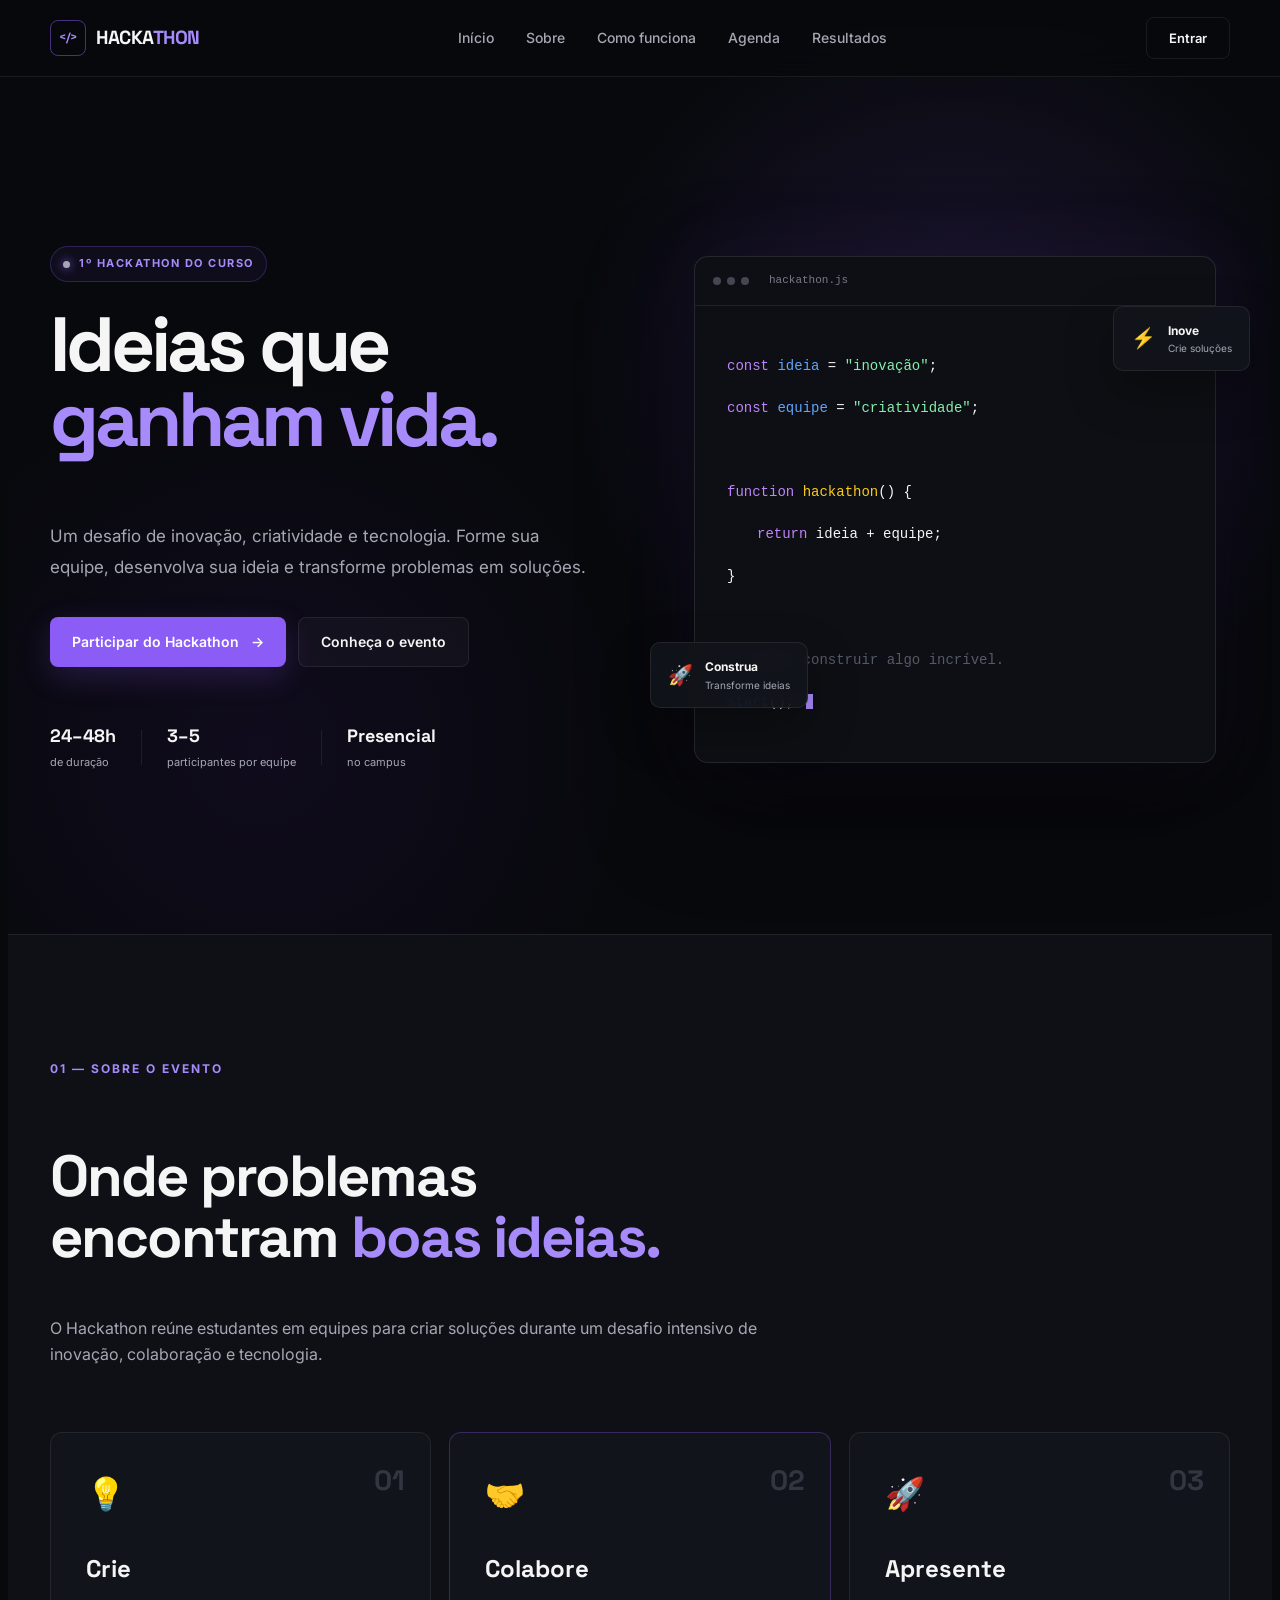
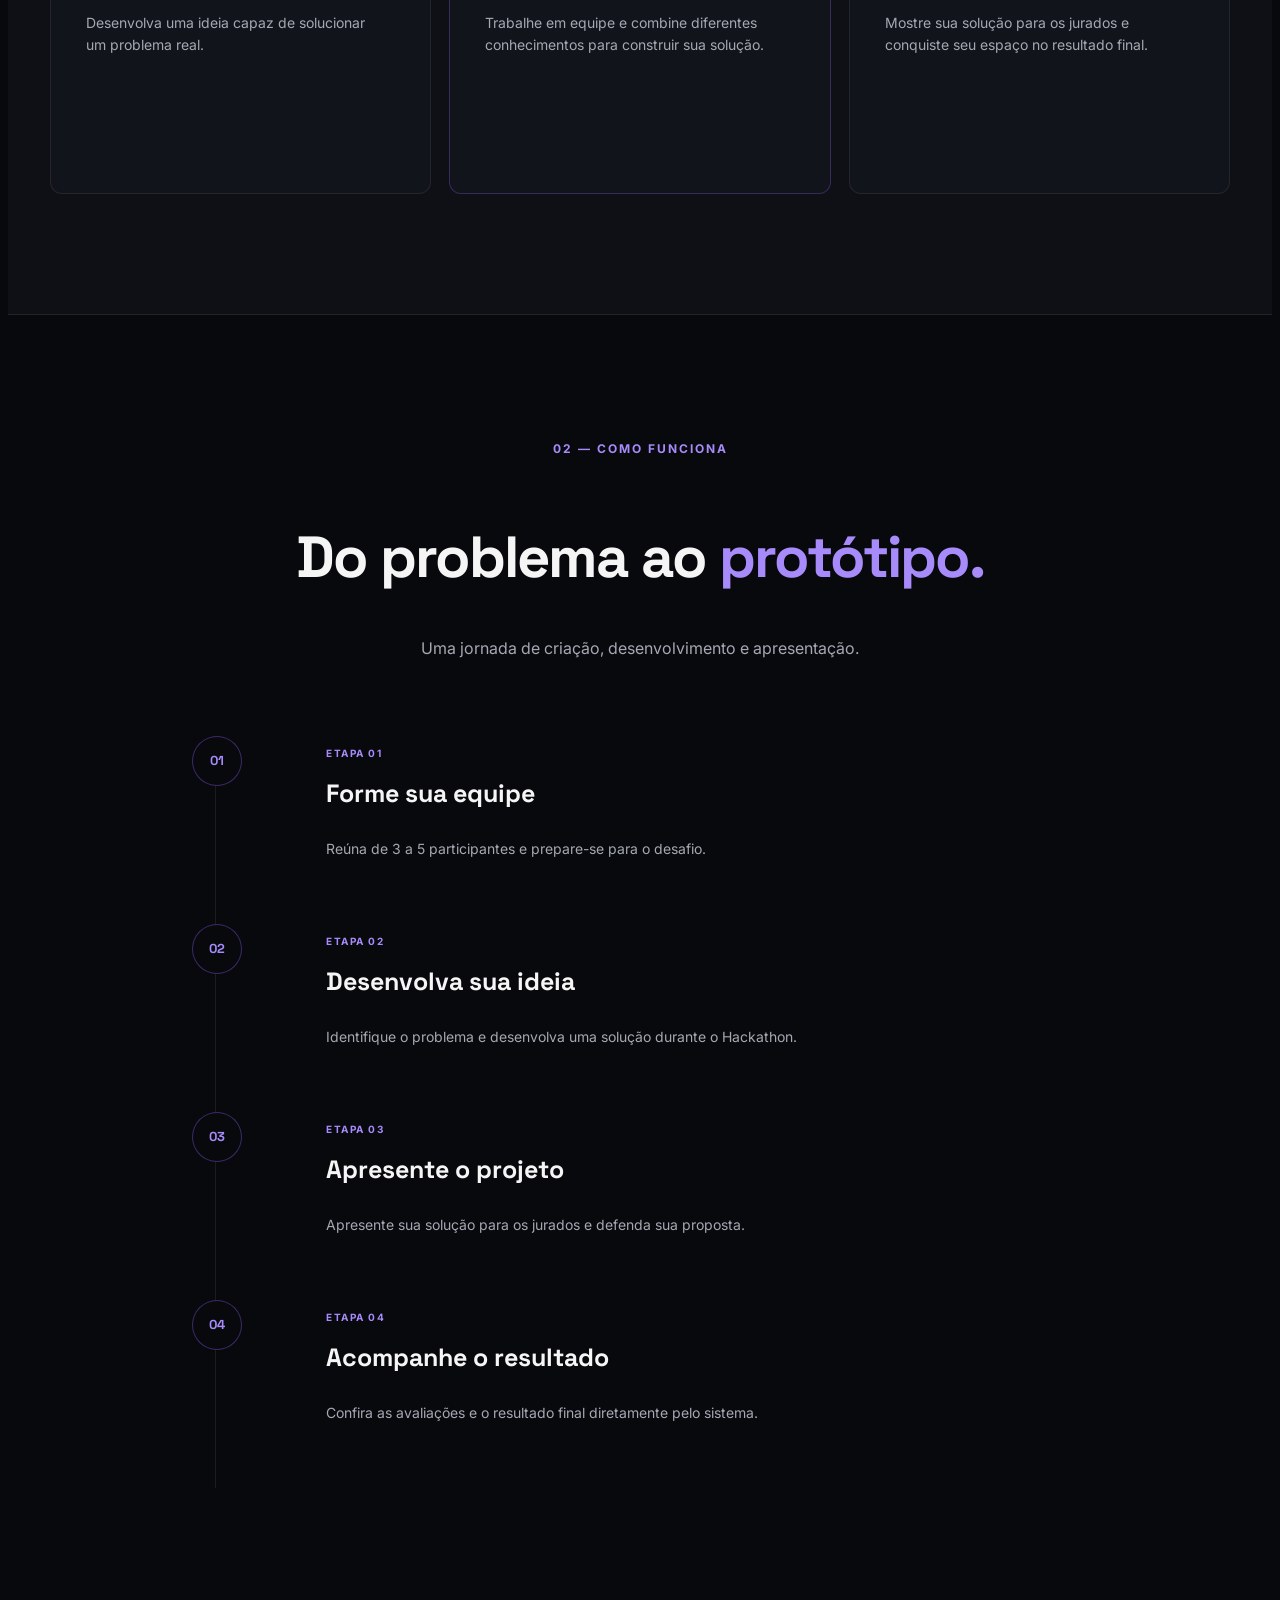
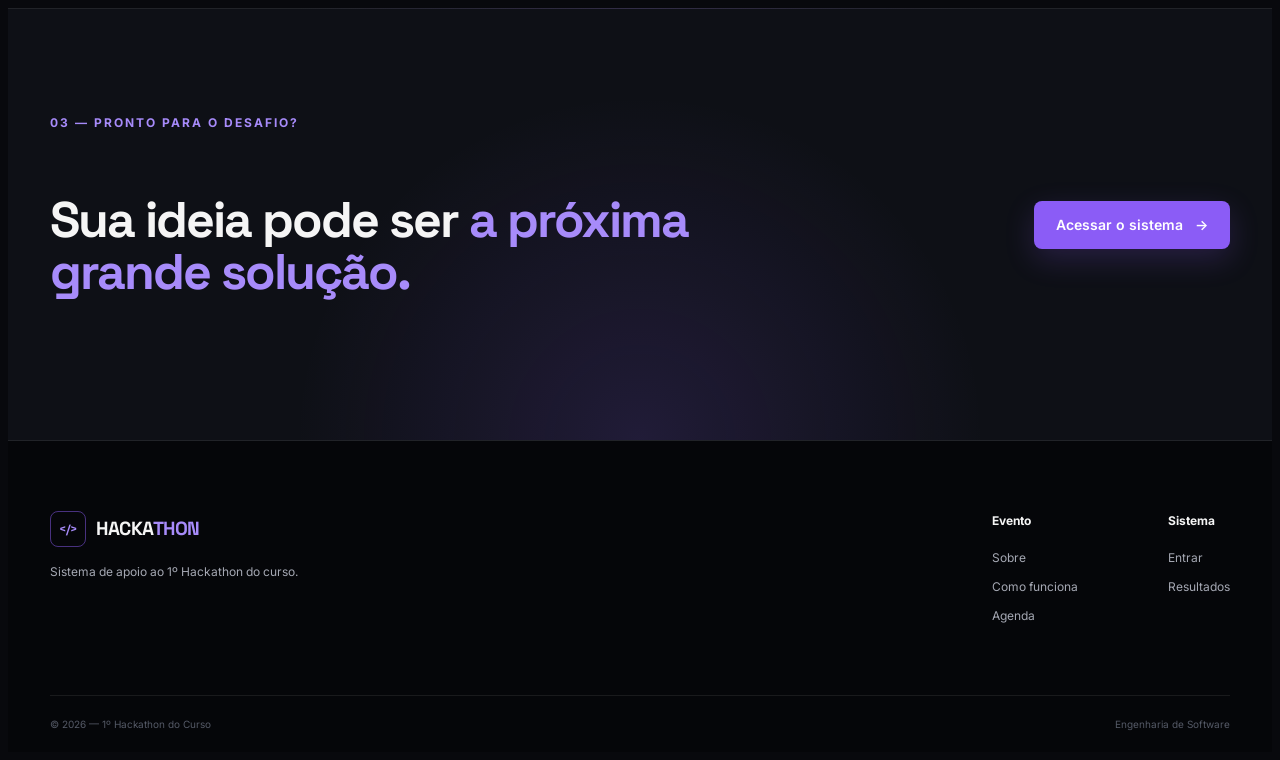
==== index.html @ 50d0535f "Projeto 50% feito? Talvez?" ====
<!doctype html>
<html lang="pt-BR">
  <head>
    <meta charset="UTF-8" />
    <meta name="viewport" content="width=device-width, initial-scale=1.0" />
    <title>1º Hackathon do Curso</title>
    <link rel="stylesheet" href="css/style.css" />
    <link rel="preconnect" href="https://fonts.googleapis.com" />
    <link rel="preconnect" href="https://fonts.gstatic.com" crossorigin />
    <link
      href="https://fonts.googleapis.com/css2?family=Inter:wght@400;500;600;700;800&family=Space+Grotesk:wght@400;500;600;700&display=swap"
      rel="stylesheet"
    />
  </head>
  <body>
    <header class="navbar">
      <div class="container navbar-content">
        <a href="index.html" class="logo">
          <span class="logo-symbol">&lt;/&gt;</span>
          <span>HACKA<span>THON</span></span>
        </a>
        <nav class="nav-links">
          <a href="#inicio">Início</a>
          <a href="#sobre">Sobre</a>
          <a href="#como-funciona">Como funciona</a>
          <a href="agenda.html">Agenda</a>
          <a href="resultados.html">Resultados</a>
        </nav>
        <a href="login.html" class="btn btn-outline"> Entrar </a>
        <button class="menu-toggle" id="menuToggle">☰</button>
      </div>
    </header>
    <main>
      <section class="hero" id="inicio">
        <div class="hero-background"></div>
        <div class="container hero-content">
          <div class="hero-text">
            <div class="event-badge">
              <span class="status-dot"></span>
              1º HACKATHON DO CURSO
            </div>
            <h1>
              Ideias que
              <span>ganham vida.</span>
            </h1>
            <p>
              Um desafio de inovação, criatividade e tecnologia. Forme sua
              equipe, desenvolva sua ideia e transforme problemas em soluções.
            </p>
            <div class="hero-buttons">
              <a href="login.html" class="btn btn-primary">
                Participar do Hackathon
                <span>→</span>
              </a>

              <a href="#sobre" class="btn btn-secondary"> Conheça o evento </a>
            </div>
            <div class="hero-info">
              <div class="info-item">
                <strong>24–48h</strong>
                <span>de duração</span>
              </div>
              <div class="info-divider"></div>
              <div class="info-item">
                <strong>3–5</strong>
                <span>participantes por equipe</span>
              </div>
              <div class="info-divider"></div>
              <div class="info-item">
                <strong>Presencial</strong>
                <span>no campus</span>
              </div>
            </div>
          </div>
          <div class="hero-visual">
            <div class="code-window">
              <div class="window-header">
                <div class="window-dots">
                  <span></span>
                  <span></span>
                  <span></span>
                </div>
                <span>hackathon.js</span>
              </div>
              <div class="code-content">
                <p>
                  <span class="code-purple">const</span>
                  <span class="code-blue">ideia</span>
                  =
                  <span class="code-green">"inovação"</span>;
                </p>
                <p>
                  <span class="code-purple">const</span>
                  <span class="code-blue">equipe</span>
                  =
                  <span class="code-green">"criatividade"</span>;
                </p>
                <br />
                <p>
                  <span class="code-purple">function</span>
                  <span class="code-yellow">hackathon</span>() {
                </p>
                <p class="indent">
                  <span class="code-purple">return</span>
                  ideia + equipe;
                </p>
                <p>}</p>
                <br />
                <p class="code-comment">// Vamos construir algo incrível.</p>
                <p>
                  <span class="code-blue">start</span>();
                  <span class="cursor"></span>
                </p>
              </div>
            </div>
            <div class="floating-card card-one">
              <span class="floating-icon">⚡</span>
              <div>
                <strong>Inove</strong>
                <small>Crie soluções</small>
              </div>
            </div>
            <div class="floating-card card-two">
              <span class="floating-icon">🚀</span>
              <div>
                <strong>Construa</strong>
                <small>Transforme ideias</small>
              </div>
            </div>
          </div>
        </div>
      </section>
      <section class="section about" id="sobre">
        <div class="container">
          <div class="section-heading">
            <span class="section-label">01 — SOBRE O EVENTO</span>
            <h2>
              Onde problemas encontram
              <span>boas ideias.</span>
            </h2>
            <p>
              O Hackathon reúne estudantes em equipes para criar soluções
              durante um desafio intensivo de inovação, colaboração e
              tecnologia.
            </p>
          </div>
          <div class="about-grid">
            <div class="about-card">
              <div class="card-number">01</div>
              <div class="card-icon">💡</div>
              <h3>Crie</h3>
              <p>Desenvolva uma ideia capaz de solucionar um problema real.</p>
            </div>
            <div class="about-card featured">
              <div class="card-number">02</div>
              <div class="card-icon">🤝</div>
              <h3>Colabore</h3>
              <p>
                Trabalhe em equipe e combine diferentes conhecimentos para
                construir sua solução.
              </p>
            </div>
            <div class="about-card">
              <div class="card-number">03</div>
              <div class="card-icon">🚀</div>
              <h3>Apresente</h3>
              <p>
                Mostre sua solução para os jurados e conquiste seu espaço no
                resultado final.
              </p>
            </div>
          </div>
        </div>
      </section>
      <section class="section process" id="como-funciona">
        <div class="container">
          <div class="section-heading centered">
            <span class="section-label">02 — COMO FUNCIONA</span>
            <h2>
              Do problema ao
              <span>protótipo.</span>
            </h2>
            <p>Uma jornada de criação, desenvolvimento e apresentação.</p>
          </div>
          <div class="timeline">
            <div class="timeline-item">
              <div class="timeline-number">01</div>
              <div class="timeline-content">
                <span>ETAPA 01</span>
                <h3>Forme sua equipe</h3>
                <p>Reúna de 3 a 5 participantes e prepare-se para o desafio.</p>
              </div>
            </div>
            <div class="timeline-item">
              <div class="timeline-number">02</div>
              <div class="timeline-content">
                <span>ETAPA 02</span>
                <h3>Desenvolva sua ideia</h3>
                <p>
                  Identifique o problema e desenvolva uma solução durante o
                  Hackathon.
                </p>
              </div>
            </div>
            <div class="timeline-item">
              <div class="timeline-number">03</div>
              <div class="timeline-content">
                <span>ETAPA 03</span>
                <h3>Apresente o projeto</h3>
                <p>
                  Apresente sua solução para os jurados e defenda sua proposta.
                </p>
              </div>
            </div>
            <div class="timeline-item">
              <div class="timeline-number">04</div>
              <div class="timeline-content">
                <span>ETAPA 04</span>
                <h3>Acompanhe o resultado</h3>
                <p>
                  Confira as avaliações e o resultado final diretamente pelo
                  sistema.
                </p>
              </div>
            </div>
          </div>
        </div>
      </section>
      <section class="cta">
        <div class="container cta-content">
          <div>
            <span class="section-label">03 — PRONTO PARA O DESAFIO?</span>
            <h2>
              Sua ideia pode ser
              <span>a próxima grande solução.</span>
            </h2>
          </div>
          <a href="login.html" class="btn btn-primary">
            Acessar o sistema
            <span>→</span>
          </a>
        </div>
      </section>
    </main>
    <footer class="footer">
      <div class="container footer-content">
        <div class="footer-brand">
          <a href="index.html" class="logo">
            <span class="logo-symbol">&lt;/&gt;</span>
            <span>HACKA<span>THON</span></span>
          </a>
          <p>Sistema de apoio ao 1º Hackathon do curso.</p>
        </div>
        <div class="footer-links">
          <div>
            <strong>Evento</strong>
            <a href="#sobre">Sobre</a>
            <a href="#como-funciona">Como funciona</a>
            <a href="agenda.html">Agenda</a>
          </div>
          <div>
            <strong>Sistema</strong>
            <a href="login.html">Entrar</a>
            <a href="resultados.html">Resultados</a>
          </div>
        </div>
      </div>
      <div class="container footer-bottom">
        <span> © 2026 — 1º Hackathon do Curso </span>
        <span> Engenharia de Software </span>
      </div>
    </footer>
    <script src="js/script.js"></script>
  </body>
</html>
---- css/style.css ----
css * {
  margin: 0;
  padding: 0;
  box-sizing: border-box;
}

html {
  scroll-behavior: smooth;
}

body {
  font-family: "Inter", sans-serif;
  background: #08090d;
  color: #f5f5f5;
  line-height: 1.6;
}

a {
  color: inherit;
  text-decoration: none;
}

button {
  font-family: inherit;
}

:root {
  --background: #08090d;
  --background-secondary: #0e1016;
  --background-card: #12141b;

  --text: #f5f5f5;
  --text-secondary: #a5a8b3;

  --accent: #8b5cf6;
  --accent-light: #a78bfa;
  --accent-dark: #6d28d9;

  --border: rgba(255, 255, 255, 0.08);

  --container: 1180px;
}

.container {
  width: min(var(--container), calc(100% - 40px));
  margin: 0 auto;
}

.section {
  padding: 120px 0;
}

.section-label {
  display: inline-block;
  margin-bottom: 20px;

  color: var(--accent-light);

  font-size: 12px;
  font-weight: 700;

  letter-spacing: 2px;
}

.navbar {
  position: fixed;
  top: 0;
  left: 0;

  width: 100%;
  height: 76px;

  z-index: 1000;

  background: rgba(8, 9, 13, 0.8);
  backdrop-filter: blur(16px);

  border-bottom: 1px solid var(--border);
}

.navbar-content {
  height: 100%;

  display: flex;
  align-items: center;
  justify-content: space-between;
}

.logo {
  display: flex;
  align-items: center;
  gap: 10px;

  font-family: "Space Grotesk", sans-serif;

  font-size: 19px;
  font-weight: 700;
  letter-spacing: -0.5px;
}

.logo > span:last-child > span {
  color: var(--accent-light);
}

.logo-symbol {
  display: flex;
  align-items: center;
  justify-content: center;

  width: 34px;
  height: 34px;

  border: 1px solid rgba(139, 92, 246, 0.5);
  border-radius: 8px;

  color: var(--accent-light);

  font-size: 12px;
}

.nav-links {
  display: flex;
  align-items: center;
  gap: 32px;
}

.nav-links a {
  color: var(--text-secondary);

  font-size: 14px;
  font-weight: 500;

  transition: 0.2s;
}

.nav-links a:hover {
  color: var(--text);
}

.btn {
  display: inline-flex;
  align-items: center;
  justify-content: center;
  gap: 12px;

  min-height: 48px;

  padding: 0 22px;

  border-radius: 8px;

  font-size: 14px;
  font-weight: 600;

  transition: 0.25s;
}

.btn-primary {
  background: var(--accent);
  color: white;

  box-shadow: 0 10px 30px rgba(139, 92, 246, 0.2);
}

.btn-primary:hover {
  background: var(--accent-light);
  transform: translateY(-2px);
}

.btn-secondary {
  border: 1px solid var(--border);
  background: rgba(255, 255, 255, 0.03);

  color: var(--text);
}

.btn-secondary:hover {
  background: rgba(255, 255, 255, 0.07);
}

.btn-outline {
  min-height: 40px;

  border: 1px solid var(--border);

  font-size: 13px;
}

.btn-outline:hover {
  border-color: var(--accent);
  color: var(--accent-light);
}

.menu-toggle {
  display: none;

  border: none;
  background: transparent;

  color: white;

  font-size: 24px;

  cursor: pointer;
}

.hero {
  position: relative;

  min-height: 850px;

  display: flex;
  align-items: center;

  overflow: hidden;

  padding-top: 76px;
}

.hero-background {
  position: absolute;
  inset: 0;

  background:
    radial-gradient(
      circle at 75% 40%,
      rgba(139, 92, 246, 0.16),
      transparent 35%
    ),
    radial-gradient(
      circle at 20% 80%,
      rgba(109, 40, 217, 0.08),
      transparent 30%
    );
}

.hero-content {
  position: relative;
  z-index: 2;

  display: grid;
  grid-template-columns: 1fr 1fr;
  gap: 80px;

  align-items: center;
}

.event-badge {
  display: inline-flex;
  align-items: center;
  gap: 9px;

  padding: 8px 12px;

  border: 1px solid rgba(139, 92, 246, 0.25);
  border-radius: 100px;

  background: rgba(139, 92, 246, 0.06);

  color: var(--accent-light);

  font-size: 11px;
  font-weight: 700;

  letter-spacing: 1.5px;
}

.status-dot {
  width: 6px;
  height: 6px;

  border-radius: 50%;

  background: var(--accent-light);

  box-shadow: 0 0 10px var(--accent);
}

.hero h1 {
  max-width: 650px;

  margin-top: 25px;

  font-family: "Space Grotesk", sans-serif;

  font-size: clamp(52px, 6vw, 82px);
  line-height: 0.98;

  letter-spacing: -4px;
}

.hero h1 span {
  display: block;

  color: var(--accent-light);
}

.hero-text > p {
  max-width: 560px;

  margin-top: 28px;

  color: var(--text-secondary);

  font-size: 17px;
  line-height: 1.8;
}

.hero-buttons {
  display: flex;
  gap: 12px;

  margin-top: 35px;
}

.hero-info {
  display: flex;
  align-items: center;

  margin-top: 55px;
}

.info-item {
  display: flex;
  flex-direction: column;

  padding: 0 25px;
}

.info-item:first-child {
  padding-left: 0;
}

.info-item strong {
  font-family: "Space Grotesk", sans-serif;

  font-size: 18px;
}

.info-item span {
  margin-top: 3px;

  color: var(--text-secondary);

  font-size: 11px;
}

.info-divider {
  width: 1px;
  height: 35px;

  background: var(--border);
}

.hero-visual {
  position: relative;

  min-height: 450px;

  display: flex;
  align-items: center;
  justify-content: center;
}

.code-window {
  width: min(520px, 100%);

  overflow: hidden;

  border: 1px solid rgba(255, 255, 255, 0.1);
  border-radius: 14px;

  background: #0d0f14;

  box-shadow:
    0 40px 100px rgba(0, 0, 0, 0.5),
    0 0 80px rgba(139, 92, 246, 0.08);
}

.window-header {
  height: 48px;

  display: flex;
  align-items: center;

  padding: 0 18px;

  border-bottom: 1px solid var(--border);

  color: #777b87;

  font-family: monospace;
  font-size: 11px;
}

.window-dots {
  display: flex;
  gap: 6px;

  margin-right: 20px;
}

.window-dots span {
  width: 8px;
  height: 8px;

  border-radius: 50%;

  background: #444752;
}

.code-content {
  padding: 32px;

  font-family: "Courier New", monospace;

  font-size: 14px;
  line-height: 2;
}

.code-purple {
  color: #c084fc;
}

.code-blue {
  color: #60a5fa;
}

.code-green {
  color: #86efac;
}

.code-yellow {
  color: #facc15;
}

.code-comment {
  color: #555a67;
}

.indent {
  padding-left: 30px;
}

.cursor {
  display: inline-block;

  width: 7px;
  height: 15px;

  margin-left: 3px;

  vertical-align: middle;

  background: var(--accent-light);

  animation: blink 1s infinite;
}

@keyframes blink {
  50% {
    opacity: 0;
  }
}

.floating-card {
  position: absolute;

  display: flex;
  align-items: center;
  gap: 12px;

  padding: 14px 17px;

  border: 1px solid var(--border);
  border-radius: 10px;

  background: rgba(18, 20, 27, 0.9);

  backdrop-filter: blur(10px);

  box-shadow: 0 20px 50px rgba(0, 0, 0, 0.3);
}

.floating-icon {
  font-size: 20px;
}

.floating-card div {
  display: flex;
  flex-direction: column;
}

.floating-card strong {
  font-size: 12px;
}

.floating-card small {
  color: var(--text-secondary);

  font-size: 10px;
}

.card-one {
  top: 50px;
  right: -20px;
}

.card-two {
  bottom: 55px;
  left: -30px;
}

.section-heading {
  max-width: 720px;
}

.section-heading.centered {
  margin: 0 auto;

  text-align: center;
}

.section-heading h2 {
  font-family: "Space Grotesk", sans-serif;

  font-size: clamp(36px, 5vw, 58px);
  line-height: 1.05;

  letter-spacing: -2px;
}

.section-heading h2 span {
  color: var(--accent-light);
}

.section-heading p {
  margin-top: 22px;

  color: var(--text-secondary);

  font-size: 16px;
}

.about {
  background: var(--background-secondary);

  border-top: 1px solid var(--border);
  border-bottom: 1px solid var(--border);
}

.about-grid {
  display: grid;
  grid-template-columns: repeat(3, 1fr);
  gap: 18px;

  margin-top: 65px;
}

.about-card {
  position: relative;

  min-height: 290px;

  padding: 35px;

  border: 1px solid var(--border);
  border-radius: 12px;

  background: var(--background-card);

  overflow: hidden;
}

.about-card.featured {
  border-color: rgba(139, 92, 246, 0.3);
}

.card-number {
  position: absolute;

  top: 25px;
  right: 25px;

  color: #333640;

  font-family: "Space Grotesk", sans-serif;

  font-size: 28px;
  font-weight: 700;
}

.card-icon {
  font-size: 32px;

  margin-bottom: 30px;
}

.about-card h3 {
  font-family: "Space Grotesk", sans-serif;

  font-size: 24px;
}

.about-card p {
  max-width: 280px;

  margin-top: 12px;

  color: var(--text-secondary);

  font-size: 14px;
}

.process {
  background: var(--background);
}

.timeline {
  max-width: 850px;

  margin: 75px auto 0;
}

.timeline-item {
  display: grid;
  grid-template-columns: 80px 1fr;
  gap: 30px;

  padding-bottom: 50px;

  border-left: 1px solid var(--border);
}

.timeline-number {
  width: 48px;
  height: 48px;

  display: flex;
  align-items: center;
  justify-content: center;

  margin-left: -24px;

  border: 1px solid rgba(139, 92, 246, 0.4);
  border-radius: 50%;

  background: var(--background);

  color: var(--accent-light);

  font-family: "Space Grotesk", sans-serif;
  font-size: 13px;
  font-weight: 700;
}

.timeline-content {
  padding-top: 3px;
}

.timeline-content > span {
  color: var(--accent-light);

  font-size: 10px;
  font-weight: 700;

  letter-spacing: 1.5px;
}

.timeline-content h3 {
  margin-top: 8px;

  font-family: "Space Grotesk", sans-serif;

  font-size: 25px;
}

.timeline-content p {
  max-width: 600px;

  margin-top: 8px;

  color: var(--text-secondary);

  font-size: 14px;
}

.cta {
  padding: 100px 0;

  border-top: 1px solid var(--border);
  border-bottom: 1px solid var(--border);

  background:
    radial-gradient(
      circle at 50% 100%,
      rgba(139, 92, 246, 0.15),
      transparent 45%
    ),
    var(--background-secondary);
}

.cta-content {
  display: flex;
  align-items: center;
  justify-content: space-between;

  gap: 40px;
}

.cta h2 {
  max-width: 650px;

  font-family: "Space Grotesk", sans-serif;

  font-size: clamp(32px, 4vw, 50px);
  line-height: 1.05;

  letter-spacing: -2px;
}

.cta h2 span {
  color: var(--accent-light);
}

.footer {
  background: #050609;
}

.footer-content {
  display: flex;
  justify-content: space-between;

  padding: 70px 0;
}

.footer-brand p {
  margin-top: 15px;

  color: var(--text-secondary);

  font-size: 12px;
}

.footer-links {
  display: flex;
  gap: 90px;
}

.footer-links div {
  display: flex;
  flex-direction: column;
  gap: 10px;
}

.footer-links strong {
  margin-bottom: 7px;

  font-size: 12px;
}

.footer-links a {
  color: var(--text-secondary);

  font-size: 12px;

  transition: 0.2s;
}

.footer-links a:hover {
  color: var(--accent-light);
}

.footer-bottom {
  display: flex;
  justify-content: space-between;

  padding: 20px 0;

  border-top: 1px solid var(--border);

  color: #555a67;

  font-size: 10px;
}

@media (max-width: 900px) {
  .nav-links {
    display: none;
  }

  .menu-toggle {
    display: block;
  }

  .navbar .btn-outline {
    display: none;
  }

  .hero {
    padding-top: 120px;
    padding-bottom: 80px;
  }

  .hero-content {
    grid-template-columns: 1fr;
  }

  .hero-visual {
    min-height: 350px;
  }

  .about-grid {
    grid-template-columns: 1fr;
  }

  .cta-content {
    flex-direction: column;
    align-items: flex-start;
  }
}

@media (max-width: 600px) {
  .container {
    width: min(100% - 28px, var(--container));
  }

  .section {
    padding: 80px 0;
  }

  .hero h1 {
    font-size: 50px;
    letter-spacing: -2px;
  }

  .hero-text > p {
    font-size: 15px;
  }

  .hero-buttons {
    flex-direction: column;
  }

  .hero-buttons .btn {
    width: 100%;
  }

  .hero-info {
    flex-wrap: wrap;
    gap: 15px;
  }

  .info-item {
    padding: 0;
  }

  .info-divider {
    display: none;
  }

  .code-content {
    padding: 20px;

    font-size: 11px;
  }

  .floating-card {
    display: none;
  }

  .timeline-item {
    grid-template-columns: 55px 1fr;
    gap: 20px;
  }

  .footer-content {
    flex-direction: column;
    gap: 40px;
  }

  .footer-links {
    gap: 50px;
  }

  .footer-bottom {
    flex-direction: column;
    gap: 8px;
  }
}

/* PÁGINAS INTERNAS */

.page-header {
  padding-top: 170px;
  padding-bottom: 90px;
  border-bottom: 1px solid var(--border);
  background: radial-gradient(
    circle at 70% 20%,
    rgba(139, 92, 246, 0.12),
    transparent 35%
  );
}

.page-header h1 {
  max-width: 800px;
  margin-top: 10px;
  font-family: "Space Grotesk", sans-serif;
  font-size: clamp(52px, 7vw, 78px);
  line-height: 1;
  letter-spacing: -3px;
}

.page-header h1 span {
  color: var(--accent-light);
}

.page-header p {
  max-width: 600px;
  margin-top: 25px;
  color: var(--text-secondary);
  font-size: 16px;
  line-height: 1.8;
}

.agenda-section {
  padding: 80px 0 100px;
}

.day-selector {
  display: flex;
  gap: 10px;
  margin-bottom: 50px;
  padding-bottom: 20px;
  border-bottom: 1px solid var(--border);
  overflow-x: auto;
}

.day-button {
  min-height: 44px;
  padding: 0 20px;
  border: 1px solid var(--border);
  border-radius: 8px;
  background: var(--background-card);
  color: var(--text-secondary);
  font-family: "Inter", sans-serif;
  font-size: 13px;
  font-weight: 600;
  white-space: nowrap;
  cursor: pointer;
  transition: 0.2s;
}

.day-button:hover {
  border-color: rgba(139, 92, 246, 0.5);
  color: var(--text);
}

.day-button.active {
  border-color: var(--accent);
  background: var(--accent);
  color: white;
}

.agenda-list {
  max-width: 900px;
  margin: 0 auto;
}

.agenda-event {
  display: grid;
  grid-template-columns: 130px 1fr;
  gap: 30px;
  padding: 30px 0;
  border-bottom: 1px solid var(--border);
}

.agenda-event:first-child {
  border-top: 1px solid var(--border);
}

.event-time {
  padding-top: 4px;
  color: var(--accent-light);
  font-family: "Space Grotesk", sans-serif;
  font-size: 18px;
  font-weight: 600;
}

.event-content {
  position: relative;
}

.event-day {
  display: inline-block;
  margin-bottom: 8px;
  color: #777b87;
  font-size: 10px;
  font-weight: 700;
  letter-spacing: 1.5px;
  text-transform: uppercase;
}

.event-content h3 {
  font-family: "Space Grotesk", sans-serif;
  font-size: 22px;
}

.event-content p {
  max-width: 650px;
  margin-top: 7px;
  color: var(--text-secondary);
  font-size: 14px;
  line-height: 1.7;
}

.event-tag {
  display: inline-flex;
  margin-top: 14px;
  padding: 5px 9px;
  border: 1px solid var(--border);
  border-radius: 5px;
  color: #8f93a0;
  font-size: 9px;
  font-weight: 600;
  letter-spacing: 0.8px;
  text-transform: uppercase;
}

.agenda-notice {
  padding: 0 0 100px;
}

.notice-card {
  display: flex;
  align-items: flex-start;
  gap: 20px;
  padding: 25px 30px;
  border: 1px solid rgba(139, 92, 246, 0.2);
  border-radius: 10px;
  background: rgba(139, 92, 246, 0.04);
}

.notice-icon {
  display: flex;
  align-items: center;
  justify-content: center;
  flex-shrink: 0;
  width: 32px;
  height: 32px;
  border: 1px solid rgba(139, 92, 246, 0.4);
  border-radius: 50%;
  color: var(--accent-light);
  font-weight: 700;
}

.notice-card h3 {
  font-family: "Space Grotesk", sans-serif;
  font-size: 15px;
}

.notice-card p {
  max-width: 700px;
  margin-top: 5px;
  color: var(--text-secondary);
  font-size: 12px;
  line-height: 1.7;
}

.nav-links a.active {
  color: var(--text);
}

@media (max-width: 600px) {
  .page-header {
    padding-top: 130px;
    padding-bottom: 65px;
  }

  .page-header h1 {
    font-size: 48px;
    letter-spacing: -2px;
  }

  .agenda-event {
    grid-template-columns: 1fr;
    gap: 8px;
    padding: 25px 0;
  }

  .event-time {
    font-size: 15px;
  }

  .notice-card {
    padding: 20px;
  }
}

.results-header {
  padding-bottom: 80px;
}

.results-section {
  padding: 80px 0 100px;
}

.results-status {
  display: inline-flex;
  align-items: center;
  gap: 9px;
  margin-bottom: 45px;
  padding: 8px 12px;
  border: 1px solid rgba(139, 92, 246, 0.25);
  border-radius: 100px;
  background: rgba(139, 92, 246, 0.06);
  color: var(--accent-light);
  font-size: 11px;
  font-weight: 700;
  letter-spacing: 1px;
  text-transform: uppercase;
}

.status-indicator {
  width: 6px;
  height: 6px;
  border-radius: 50%;
  background: #86efac;
  box-shadow: 0 0 10px rgba(134, 239, 172, 0.6);
}

.podium {
  display: grid;
  grid-template-columns:
    1fr
    1.12fr
    1fr;
  align-items: end;
  gap: 18px;
  max-width: 950px;
  margin: 0 auto 110px;
}

.podium-card {
  position: relative;
  padding: 35px 30px;
  border: 1px solid var(--border);
  border-radius: 12px;
  background: var(--background-card);
  text-align: center;
  transition: 0.25s;
}

.podium-card:hover {
  transform: translateY(-5px);
  border-color: rgba(139, 92, 246, 0.35);
}

.podium-card.first {
  min-height: 330px;
  padding-top: 45px;
  border-color: rgba(139, 92, 246, 0.45);
  background:
    radial-gradient(
      circle at 50% 0%,
      rgba(139, 92, 246, 0.13),
      transparent 55%
    ),
    var(--background-card);
}

.podium-card.second {
  min-height: 285px;
}

.podium-card.third {
  min-height: 255px;
}

.podium-position {
  display: flex;
  align-items: center;
  justify-content: center;
  width: 48px;
  height: 48px;
  margin: 0 auto 25px;
  border: 1px solid var(--border);
  border-radius: 50%;
  background: rgba(255, 255, 255, 0.03);
  color: var(--text-secondary);
  font-family: "Space Grotesk", sans-serif;
  font-size: 15px;
  font-weight: 700;
}

.first .podium-position {
  width: 60px;
  height: 60px;
  border-color: rgba(139, 92, 246, 0.5);
  background: rgba(139, 92, 246, 0.12);
  color: var(--accent-light);
  font-size: 18px;
}

.podium-medal {
  font-size: 25px;
  margin-bottom: 12px;
}

.podium-card h3 {
  font-family: "Space Grotesk", sans-serif;
  font-size: 23px;
}

.first h3 {
  font-size: 27px;
}

.podium-team {
  margin-top: 6px;
  color: var(--text-secondary);
  font-size: 12px;
}

.podium-score {
  margin-top: 25px;
  color: var(--accent-light);
  font-family: "Space Grotesk", sans-serif;
  font-size: 38px;
  font-weight: 700;
}

.podium-score small {
  color: var(--text-secondary);
  font-family: "Inter", sans-serif;
  font-size: 10px;
  font-weight: 500;
}

.ranking-header {
  display: flex;
  align-items: flex-end;
  justify-content: space-between;
  gap: 30px;
  margin-bottom: 30px;
}

.ranking-header .section-label {
  margin-bottom: 8px;
}

.ranking-header h2 {
  font-family: "Space Grotesk", sans-serif;
  font-size: 32px;
  letter-spacing: -1px;
}

.ranking-count {
  color: var(--text-secondary);
  font-size: 12px;
}

.ranking-list {
  border-top: 1px solid var(--border);
}

.ranking-item {
  display: grid;
  grid-template-columns:
    70px
    minmax(200px, 1fr)
    180px
    120px;
  align-items: center;
  gap: 25px;
  min-height: 90px;
  padding: 15px 20px;
  border-bottom: 1px solid var(--border);
  transition: 0.2s;
}

.ranking-item:hover {
  background: rgba(255, 255, 255, 0.02);
}

.ranking-position {
  color: #555a67;
  font-family: "Space Grotesk", sans-serif;
  font-size: 20px;
  font-weight: 700;
}

.ranking-project {
  display: flex;
  flex-direction: column;
}

.ranking-project strong {
  font-family: "Space Grotesk", sans-serif;
  font-size: 16px;
}

.ranking-project span {
  margin-top: 3px;
  color: var(--text-secondary);
  font-size: 11px;
}

.ranking-category {
  color: var(--text-secondary);
  font-size: 11px;
}

.ranking-score {
  color: var(--accent-light);
  font-family: "Space Grotesk", sans-serif;
  font-size: 20px;
  font-weight: 700;
  text-align: right;
}

.ranking-score small {
  color: var(--text-secondary);
  font-family: "Inter", sans-serif;
  font-size: 9px;
  font-weight: 400;
}

.results-notice {
  padding-bottom: 100px;
}

@media (max-width: 800px) {
  .podium {
    grid-template-columns: 1fr;
    max-width: 500px;
    align-items: stretch;
  }
  .podium-card.first,
  .podium-card.second,
  .podium-card.third {
    min-height: auto;
  }

  .ranking-item {
    grid-template-columns:
      50px
      1fr
      90px;
  }

  .ranking-category {
    display: none;
  }
}

@media (max-width: 600px) {
  .results-section {
    padding-top: 60px;
  }

  .ranking-header {
    align-items: flex-start;
    flex-direction: column;
    gap: 10px;
  }

  .ranking-item {
    grid-template-columns:
      40px
      1fr
      70px;
    gap: 12px;
    padding: 15px 10px;
  }

  .ranking-score {
    font-size: 16px;
  }
}

.login-page {
  min-height: 100vh;
  background:
    radial-gradient(
      circle at 15% 45%,
      rgba(139, 92, 246, 0.08),
      transparent 30%
    ),
    radial-gradient(
      circle at 85% 60%,
      rgba(139, 92, 246, 0.06),
      transparent 30%
    ),
    var(--background);
}

.login-page .navbar {
  position: relative;
}

.back-home {
  color: var(--text-secondary);
  font-size: 12px;
  transition: 0.2s;
}

.back-home:hover {
  color: var(--text);
}

.login-main {
  min-height: calc(100vh - 140px);
  display: flex;
  align-items: center;
  padding: 80px 0;
}

.login-container {
  width: min(1050px, calc(100% - 40px));
  margin: 0 auto;
  display: grid;
  grid-template-columns: 1fr 450px;
  gap: 100px;
  align-items: center;
}

.login-intro h1 {
  max-width: 500px;
  margin-top: 15px;
  font-family: "Space Grotesk", sans-serif;
  font-size: clamp(48px, 5vw, 70px);
  line-height: 0.98;
  letter-spacing: -3px;
}

.login-intro h1 span {
  color: var(--accent-light);
}

.login-intro > p {
  max-width: 480px;
  margin-top: 25px;
  color: var(--text-secondary);
  font-size: 15px;
  line-height: 1.8;
}

.login-features {
  display: flex;
  flex-direction: column;
  gap: 25px;
  margin-top: 55px;
}

.login-feature {
  display: flex;
  align-items: flex-start;
  gap: 18px;
}

.feature-number {
  color: var(--accent-light);
  font-family: "Space Grotesk", sans-serif;
  font-size: 11px;
  font-weight: 700;
  letter-spacing: 1px;
}

.login-feature strong {
  font-family: "Space Grotesk", sans-serif;
  font-size: 14px;
}

.login-feature p {
  margin-top: 3px;
  color: var(--text-secondary);
  font-size: 11px;
  line-height: 1.6;
}

.login-card {
  padding: 38px;
  border: 1px solid var(--border);
  border-radius: 14px;
  background:
    linear-gradient(
      145deg,
      rgba(255, 255, 255, 0.025),
      rgba(255, 255, 255, 0.01)
    ),
    var(--background-card);
  box-shadow: 0 30px 80px rgba(0, 0, 0, 0.25);
}

.login-card-header {
  display: flex;
  align-items: center;
  gap: 15px;
  margin-bottom: 35px;
}

.login-icon {
  display: flex;
  align-items: center;
  justify-content: center;
  width: 45px;
  height: 45px;
  border: 1px solid rgba(139, 92, 246, 0.35);
  border-radius: 9px;
  background: rgba(139, 92, 246, 0.08);
  color: var(--accent-light);
  font-family: monospace;
  font-size: 13px;
}

.login-card h2 {
  font-family: "Space Grotesk", sans-serif;
  font-size: 24px;
}

.login-card-header p {
  margin-top: 3px;
  color: var(--text-secondary);
  font-size: 11px;
}

.form-group {
  margin-bottom: 22px;
}

.form-group label {
  display: block;
  margin-bottom: 8px;
  color: var(--text);
  font-size: 11px;
  font-weight: 600;
}

.form-group input {
  width: 100%;
  height: 48px;
  padding: 0 14px;
  border: 1px solid var(--border);
  border-radius: 7px;
  outline: none;
  background: rgba(0, 0, 0, 0.2);
  color: var(--text);
  font-family: "Inter", sans-serif;
  font-size: 13px;
  transition: 0.2s;
}

.form-group input::placeholder {
  color: #555a67;
}

.form-group input:focus {
  border-color: var(--accent);
  box-shadow: 0 0 0 3px rgba(139, 92, 246, 0.08);
}

.password-label {
  display: flex;
  align-items: center;
  justify-content: space-between;
}

.password-label label {
  margin-bottom: 8px;
}

.password-label a {
  margin-bottom: 8px;
  color: var(--accent-light);
  font-size: 10px;
}

.password-input {
  position: relative;
}

.password-toggle {
  position: absolute;
  top: 50%;
  right: 12px;
  transform: translateY(-50%);
  border: none;
  background: transparent;
  color: var(--text-secondary);
  font-size: 10px;
  cursor: pointer;
}

.password-toggle:hover {
  color: var(--text);
}

.login-button {
  width: 100%;
  justify-content: center;
  gap: 10px;
  margin-top: 5px;
}

.login-message {
  display: none;
  margin-bottom: 15px;
  padding: 10px 12px;
  border: 1px solid rgba(239, 68, 68, 0.25);
  border-radius: 6px;
  background: rgba(239, 68, 68, 0.05);
  color: #fca5a5;
  font-size: 11px;
}

.login-message.show {
  display: block;
}

.login-divider {
  display: flex;
  align-items: center;
  gap: 15px;
  margin: 28px 0;
  color: #555a67;
  font-size: 10px;
}

.login-divider::before,
.login-divider::after {
  content: "";
  flex: 1;
  height: 1px;
  background: var(--border);
}

.login-register {
  text-align: center;
}

.login-register p {
  color: var(--text-secondary);
  font-size: 11px;
}

.login-register a {
  display: inline-block;
  margin-top: 7px;
  color: var(--accent-light);
  font-size: 11px;
  font-weight: 600;
}

.login-footer {
  padding: 25px;
  border-top: 1px solid var(--border);
  color: #555a67;
  font-size: 10px;
  text-align: center;
}

@media (max-width: 900px) {
  .login-container {
    grid-template-columns: 1fr;
    max-width: 500px;
    gap: 50px;
  }

  .login-intro {
    text-align: center;
  }

  .login-intro h1 {
    margin-left: auto;
    margin-right: auto;
  }

  .login-intro > p {
    margin-left: auto;
    margin-right: auto;
  }

  .login-features {
    display: none;
  }
}

@media (max-width: 600px) {
  .login-main {
    padding: 50px 0;
  }

  .login-container {
    width: calc(100% - 30px);
  }

  .login-card {
    padding: 25px 20px;
  }

  .login-intro h1 {
    font-size: 45px;
    letter-spacing: -2px;
  }

  .back-home {
    display: none;
  }
}

/*DASHBOARD*/

.dashboard-page {
  min-height: 100vh;
  background:
    radial-gradient(
      circle at 80% 10%,
      rgba(139, 92, 246, 0.06),
      transparent 30%
    ),
    var(--background);
}

.dashboard-user {
  display: flex;
  align-items: center;
  gap: 20px;
  color: var(--text-secondary);
  font-size: 11px;
}

.logout-button {
  padding: 7px 12px;
  border: 1px solid var(--border);
  border-radius: 6px;
  background: transparent;
  color: var(--text-secondary);
  font-family: inherit;
  font-size: 10px;
  cursor: pointer;
  transition: 0.2s;
}

.logout-button:hover {
  border-color: var(--accent);
  color: var(--text);
}

.dashboard-main {
  padding: 70px 0 100px;
}

.dashboard-container {
  width: min(1050px, calc(100% - 40px));
  margin: 0 auto;
}

.dashboard-header {
  margin-bottom: 70px;
}

.dashboard-header h1 {
  margin-top: 12px;
  font-family: "Space Grotesk", sans-serif;
  font-size: clamp(42px, 5vw, 62px);
  line-height: 1;
  letter-spacing: -2px;
}

.dashboard-header h1 span {
  color: var(--accent-light);
}

.dashboard-header p {
  margin-top: 18px;
  color: var(--text-secondary);
  font-size: 13px;
}

.dashboard-section {
  margin-bottom: 60px;
}

.dashboard-section-header {
  display: flex;
  align-items: flex-end;
  justify-content: space-between;
  margin-bottom: 20px;
}

.dashboard-section-header h2 {
  margin-top: 7px;
  font-family: "Space Grotesk", sans-serif;
  font-size: 25px;
}

.dashboard-small-button {
  padding: 9px 14px;
  font-size: 10px;
}

.team-card {
  display: grid;
  grid-template-columns: 1fr 1fr;
  gap: 50px;
  padding: 30px;
  border: 1px solid var(--border);
  border-radius: 10px;
  background: var(--background-card);
}

.card-label {
  display: block;
  margin-bottom: 10px;
  color: var(--text-secondary);
  font-size: 9px;
  font-weight: 700;
  letter-spacing: 1px;
}

.team-info h3 {
  margin-bottom: 15px;
  font-family: "Space Grotesk", sans-serif;
  font-size: 23px;
}

.team-status {
  display: inline-block;
  padding: 5px 9px;
  border: 1px solid rgba(139, 92, 246, 0.3);
  border-radius: 4px;
  background: rgba(139, 92, 246, 0.08);
  color: var(--accent-light);
  font-size: 8px;
  font-weight: 700;
  letter-spacing: 1px;
}

.member-list {
  display: flex;
  flex-direction: column;
  border-top: 1px solid var(--border);
}

.member {
  display: flex;
  align-items: center;
  gap: 12px;
  padding: 10px 0;
  border-bottom: 1px solid var(--border);
  color: var(--text);
  font-size: 11px;
}

.member-number {
  color: var(--accent-light);
  font-family: "Space Grotesk", sans-serif;
  font-size: 9px;
  font-weight: 700;
}

.project-card {
  position: relative;
  padding: 35px;
  overflow: hidden;
  border: 1px solid var(--border);
  border-radius: 10px;
  background: var(--background-card);
}

.project-status {
  display: flex;
  align-items: center;
  gap: 8px;
  color: var(--text-secondary);
  font-size: 9px;
  font-weight: 700;
  letter-spacing: 1px;
}

.status-dot {
  width: 7px;
  height: 7px;
  border-radius: 50%;
  background: var(--text-secondary);
}

.project-content {
  max-width: 650px;
  margin-top: 30px;
}

.project-content h3 {
  font-family: "Space Grotesk", sans-serif;
  font-size: 25px;
}

.project-content p {
  margin-top: 10px;
  color: var(--text-secondary);
  font-size: 12px;
  line-height: 1.7;
}

.project-button {
  margin-top: 25px;
  display: inline-flex;
  gap: 10px;
}

.event-info {
  display: grid;
  grid-template-columns: 1fr 1fr;
  gap: 1px;
  border: 1px solid var(--border);
  border-radius: 10px;
  overflow: hidden;
  background: var(--border);
}

.event-info > div {
  padding: 25px;
  background: var(--background-card);
}

.event-info strong {
  display: block;
  font-family: "Space Grotesk", sans-serif;
  font-size: 15px;
}

.dashboard-link {
  color: var(--accent-light);
  font-size: 10px;
}

@media (max-width: 700px) {
  .dashboard-main {
    padding-top: 50px;
  }

  .dashboard-container {
    width: calc(100% - 30px);
  }

  .dashboard-header {
    margin-bottom: 50px;
  }

  .dashboard-user span {
    display: none;
  }

  .team-card {
    grid-template-columns: 1fr;
    gap: 35px;
    padding: 22px;
  }

  .project-card {
    padding: 25px;
  }

  .event-info {
    grid-template-columns: 1fr;
  }

  .dashboard-section-header {
    align-items: flex-start;
    gap: 15px;
  }
}

/*SUBMISSÃO DE PROJETO*/

#descricao {
  width: 100%;
  min-height: 130px;
  padding: 14px;
  border: 1px solid var(--border);
  border-radius: 7px;
  outline: none;
  background: rgba(0, 0, 0, 0.2);
  color: var(--text);
  font-family: "Inter", sans-serif;
  font-size: 13px;
  line-height: 1.6;
  resize: vertical;
  transition: 0.2s;
}

#descricao::placeholder {
  color: #555a67;
}

#descricao:focus {
  border-color: var(--accent);
  box-shadow: 0 0 0 3px rgba(139, 92, 246, 0.08);
}

#categoria {
  width: 100%;
  height: 48px;
  padding: 0 14px;
  border: 1px solid var(--border);
  border-radius: 7px;
  outline: none;
  background: var(--background-card);
  color: var(--text);
  font-family: "Inter", sans-serif;
  font-size: 13px;
  cursor: pointer;
  transition: 0.2s;
}

#categoria:focus {
  border-color: var(--accent);
  box-shadow: 0 0 0 3px rgba(139, 92, 246, 0.08);
}

#comentario {
  width: 100%;
  min-height: 130px;
  padding: 14px;
  border: 1px solid var(--border);
  border-radius: 7px;
  outline: none;
  background: rgba(0, 0, 0, 0.2);
  color: var(--text);
  font-family: "Inter", sans-serif;
  font-size: 13px;
  line-height: 1.6;
  resize: vertical;
  transition: 0.2s;
}

#comentario::placeholder {
  color: #555a67;
}

#comentario:focus {
  border-color: var(--accent);
  box-shadow: 0 0 0 3px rgba(139, 92, 246, 0.08);
}

/* PAINEL DO JURADO */

.jury-project-list {
  display: flex;
  flex-direction: column;
  gap: 12px;
}

.jury-project-card {
  display: grid;
  grid-template-columns: 55px 1fr auto;
  align-items: center;
  gap: 25px;
  padding: 28px;
  border: 1px solid var(--border);
  border-radius: 10px;
  background: var(--background-card);
  transition: 0.2s;
}

.jury-project-card:hover {
  border-color: rgba(139, 92, 246, 0.4);
}

.jury-project-number {
  color: var(--accent-light);
  font-family: "Space Grotesk", sans-serif;
  font-size: 13px;
  font-weight: 700;
}

.jury-project-info h3 {
  margin-bottom: 8px;
  font-family: "Space Grotesk", sans-serif;
  font-size: 18px;
}

.jury-project-info p {
  max-width: 600px;
  color: var(--text-secondary);
  font-size: 11px;
  line-height: 1.6;
}

.evaluate-button {
  white-space: nowrap;
  padding: 10px 16px;
  font-size: 10px;
}

/* AVALIAÇÃO */

.jury-evaluation {
  scroll-margin-top: 30px;
}

.evaluation-card {
  padding: 30px;
  border: 1px solid var(--border);
  border-radius: 10px;
  background: var(--background-card);
}

.evaluation-project {
  margin-bottom: 30px;
  padding-bottom: 20px;
  border-bottom: 1px solid var(--border);
}

.evaluation-project h3 {
  font-family: "Space Grotesk", sans-serif;
  font-size: 22px;
}

#comentario {
  width: 100%;
  min-height: 130px;
  padding: 14px;
  border: 1px solid var(--border);
  border-radius: 7px;
  outline: none;
  background: rgba(0, 0, 0, 0.2);
  color: var(--text);
  font-family: "Inter", sans-serif;
  font-size: 13px;
  line-height: 1.6;
  resize: vertical;
  transition: 0.2s;
}

#comentario::placeholder {
  color: #555a67;
}

#comentario:focus {
  border-color: var(--accent);
  box-shadow: 0 0 0 3px rgba(139, 92, 246, 0.08);
}

/* RESPONSIVIDADE */

@media (max-width: 700px) {
  .jury-project-card {
    grid-template-columns: 35px 1fr;
    gap: 15px;
  }

  .jury-project-action {
    grid-column: 2;
  }

  .evaluate-button {
    width: 100%;
  }

  .evaluation-card {
    padding: 22px;
  }
}
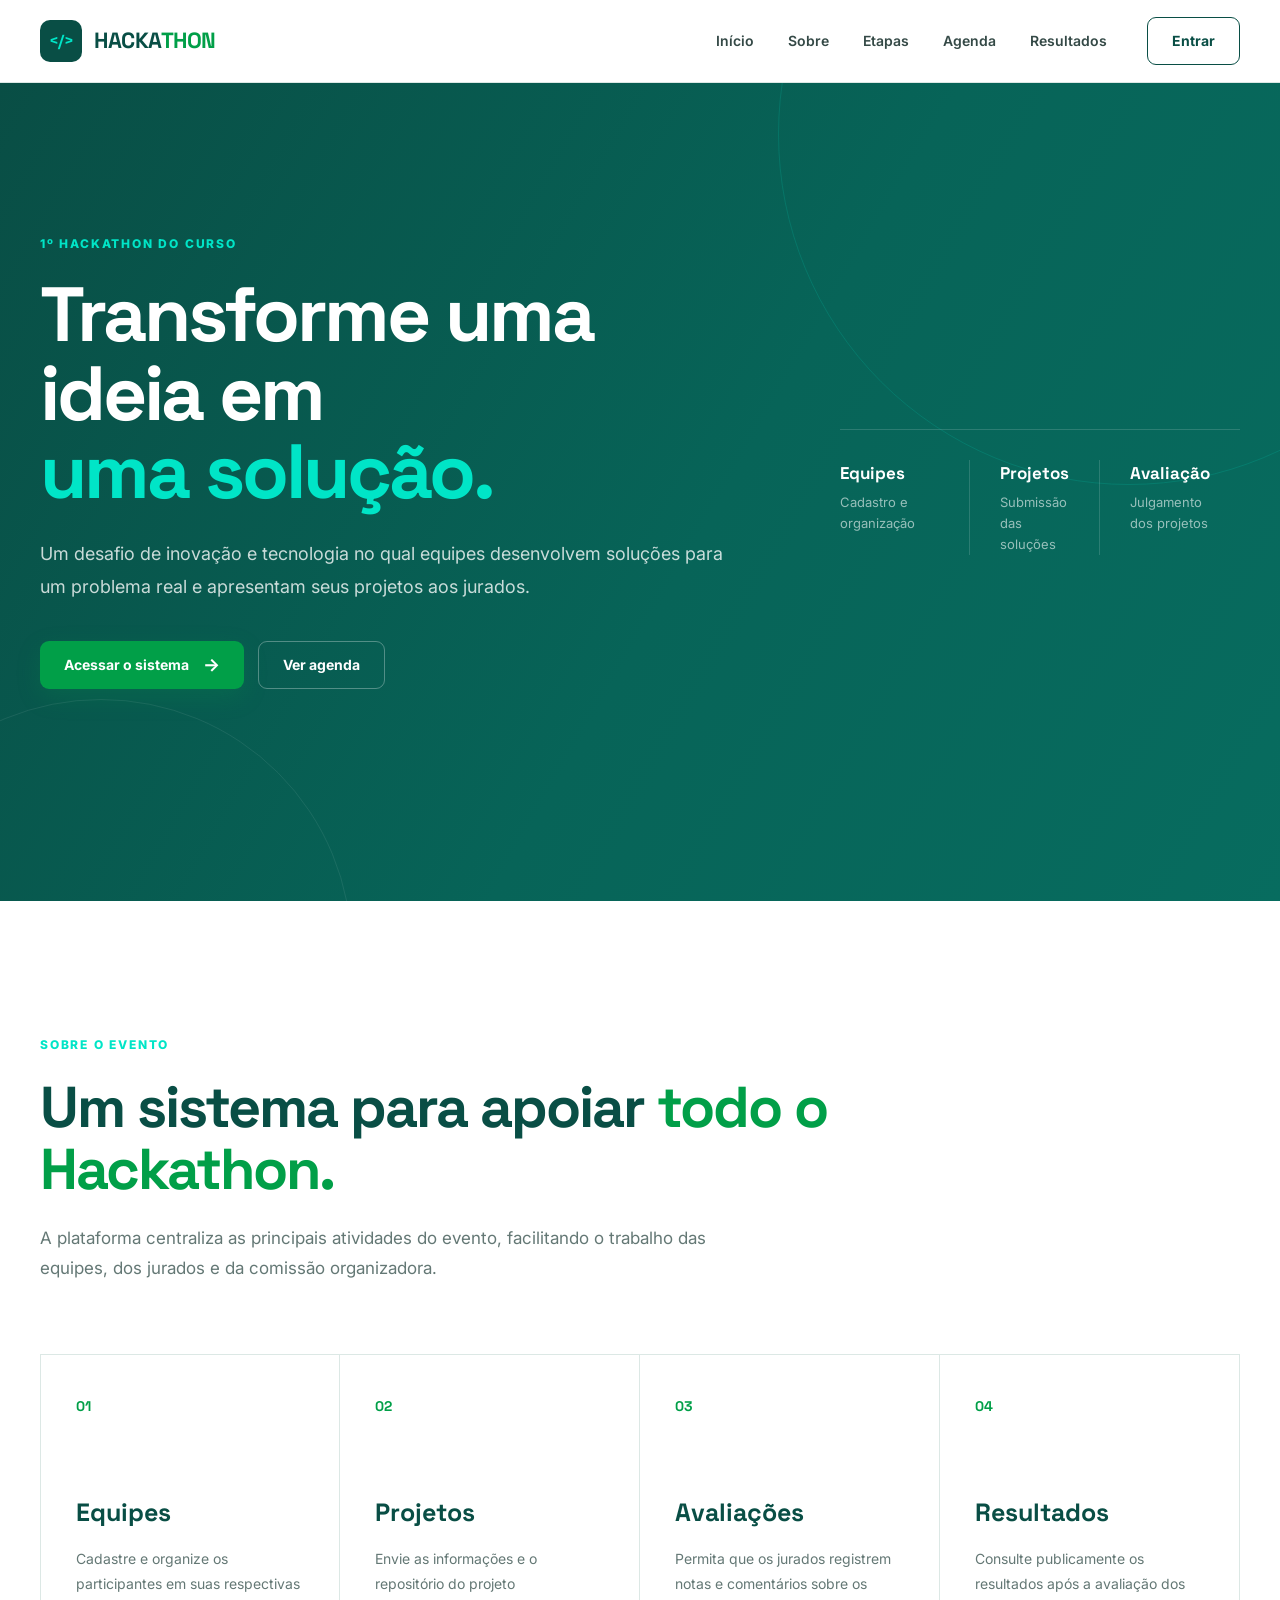
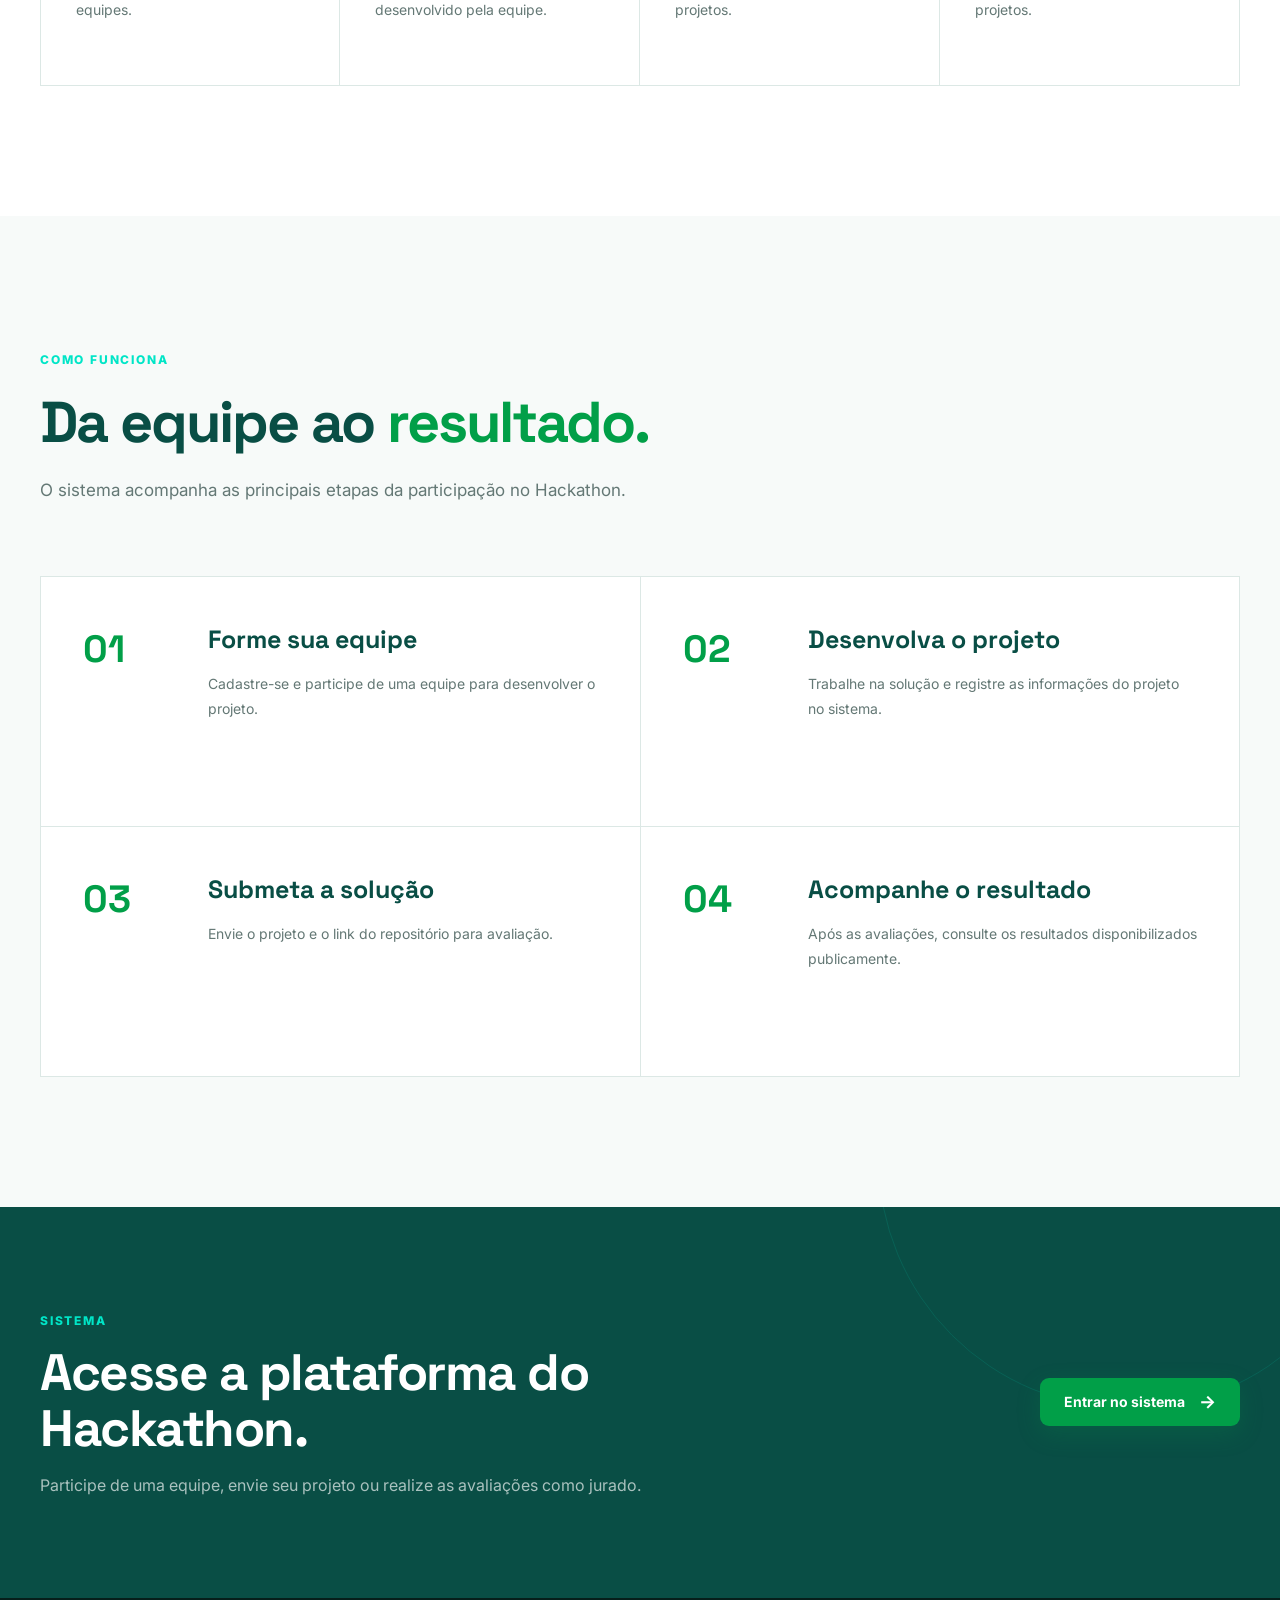
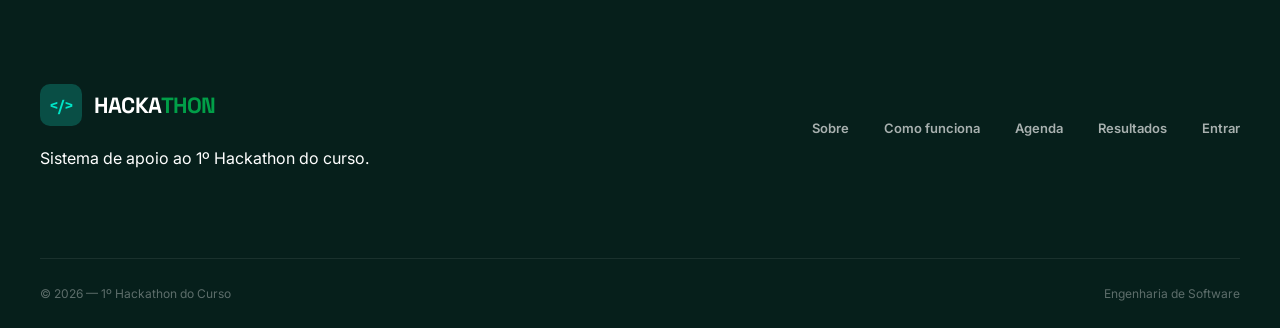
==== commit 3c61a30c: "Revisão completa" ====
--- a/index.html
+++ b/index.html
@@ -1,275 +1,164 @@
 <!doctype html>
 <html lang="pt-BR">
-  <head>
-    <meta charset="UTF-8" />
-    <meta name="viewport" content="width=device-width, initial-scale=1.0" />
-    <title>1º Hackathon do Curso</title>
-    <link rel="stylesheet" href="css/style.css" />
-    <link rel="preconnect" href="https://fonts.googleapis.com" />
-    <link rel="preconnect" href="https://fonts.gstatic.com" crossorigin />
-    <link
-      href="https://fonts.googleapis.com/css2?family=Inter:wght@400;500;600;700;800&family=Space+Grotesk:wght@400;500;600;700&display=swap"
-      rel="stylesheet"
-    />
-  </head>
-  <body>
-    <header class="navbar">
-      <div class="container navbar-content">
+<head>
+  <meta charset="UTF-8" />
+  <meta name="viewport" content="width=device-width, initial-scale=1.0" />
+  <meta name="description" content="Sistema de apoio ao 1º Hackathon do curso." />
+  <title>1º Hackathon do Curso</title>
+  <link rel="stylesheet" href="css/index.css" />
+  <link rel="preconnect" href="https://fonts.googleapis.com" />
+  <link rel="preconnect" href="https://fonts.gstatic.com" crossorigin />
+  <link href="https://fonts.googleapis.com/css2?family=Inter:wght@400;500;600;700&family=Space+Grotesk:wght@500;600;700&display=swap" rel="stylesheet" />
+</head>
+<body>
+  <header class="navbar">
+    <div class="container navbar-content">
+      <a href="index.html" class="logo">
+        <span class="logo-symbol">&lt;/&gt;</span>
+        <span>HACKA<span>THON</span></span>
+      </a>
+      <nav class="nav-links" id="navLinks">
+        <a href="#inicio">Início</a>
+        <a href="#sobre">Sobre</a>
+        <a href="#etapas">Etapas</a>
+        <a href="agenda.html">Agenda</a>
+        <a href="resultados.php">Resultados</a>
+      </nav>
+      <a href="login.html" class="btn btn-outline">Entrar</a>
+      <button type="button" class="menu-toggle" id="menuToggle" aria-label="Abrir menu" aria-controls="navLinks" aria-expanded="false">☰</button>
+    </div>
+  </header>
+  <main>
+    <section class="hero" id="inicio">
+      <div class="container hero-content">
+        <div class="hero-text">
+          <span class="section-label">1º HACKATHON DO CURSO</span>
+          <h1>Transforme uma ideia em <span>uma solução.</span></h1>
+          <p>Um desafio de inovação e tecnologia no qual equipes desenvolvem soluções para um problema real e apresentam seus projetos aos jurados.</p>
+          <div class="hero-actions">
+            <a href="login.html" class="btn btn-primary">Acessar o sistema <span>→</span></a>
+            <a href="agenda.html" class="btn btn-secondary">Ver agenda</a>
+          </div>
+        </div>
+        <div class="hero-info">
+          <div class="info-item">
+            <strong>Equipes</strong>
+            <span>Cadastro e organização</span>
+          </div>
+          <div class="info-item">
+            <strong>Projetos</strong>
+            <span>Submissão das soluções</span>
+          </div>
+          <div class="info-item">
+            <strong>Avaliação</strong>
+            <span>Julgamento dos projetos</span>
+          </div>
+        </div>
+      </div>
+    </section>
+    <section class="section" id="sobre">
+      <div class="container">
+        <div class="section-heading">
+          <span class="section-label">SOBRE O EVENTO</span>
+          <h2>Um sistema para apoiar <span>todo o Hackathon.</span></h2>
+          <p>A plataforma centraliza as principais atividades do evento, facilitando o trabalho das equipes, dos jurados e da comissão organizadora.</p>
+        </div>
+        <div class="features-grid">
+          <article class="feature-card">
+            <span class="feature-number">01</span>
+            <h3>Equipes</h3>
+            <p>Cadastre e organize os participantes em suas respectivas equipes.</p>
+          </article>
+          <article class="feature-card">
+            <span class="feature-number">02</span>
+            <h3>Projetos</h3>
+            <p>Envie as informações e o repositório do projeto desenvolvido pela equipe.</p>
+          </article>
+          <article class="feature-card">
+            <span class="feature-number">03</span>
+            <h3>Avaliações</h3>
+            <p>Permita que os jurados registrem notas e comentários sobre os projetos.</p>
+          </article>
+          <article class="feature-card">
+            <span class="feature-number">04</span>
+            <h3>Resultados</h3>
+            <p>Consulte publicamente os resultados após a avaliação dos projetos.</p>
+          </article>
+        </div>
+      </div>
+    </section>
+    <section class="section stages" id="etapas">
+      <div class="container">
+        <div class="section-heading">
+          <span class="section-label">COMO FUNCIONA</span>
+          <h2>Da equipe ao <span>resultado.</span></h2>
+          <p>O sistema acompanha as principais etapas da participação no Hackathon.</p>
+        </div>
+        <div class="stages-list">
+          <article class="stage">
+            <span class="stage-number">01</span>
+            <div>
+              <h3>Forme sua equipe</h3>
+              <p>Cadastre-se e participe de uma equipe para desenvolver o projeto.</p>
+            </div>
+          </article>
+          <article class="stage">
+            <span class="stage-number">02</span>
+            <div>
+              <h3>Desenvolva o projeto</h3>
+              <p>Trabalhe na solução e registre as informações do projeto no sistema.</p>
+            </div>
+          </article>
+          <article class="stage">
+            <span class="stage-number">03</span>
+            <div>
+              <h3>Submeta a solução</h3>
+              <p>Envie o projeto e o link do repositório para avaliação.</p>
+            </div>
+          </article>
+          <article class="stage">
+            <span class="stage-number">04</span>
+            <div>
+              <h3>Acompanhe o resultado</h3>
+              <p>Após as avaliações, consulte os resultados disponibilizados publicamente.</p>
+            </div>
+          </article>
+        </div>
+      </div>
+    </section>
+    <section class="access">
+      <div class="container access-content">
+        <div>
+          <span class="section-label">SISTEMA</span>
+          <h2>Acesse a plataforma do Hackathon.</h2>
+          <p>Participe de uma equipe, envie seu projeto ou realize as avaliações como jurado.</p>
+        </div>
+        <a href="login.html" class="btn btn-primary">Entrar no sistema <span>→</span></a>
+      </div>
+    </section>
+  </main>
+  <footer class="footer">
+    <div class="container footer-content">
+      <div>
         <a href="index.html" class="logo">
           <span class="logo-symbol">&lt;/&gt;</span>
           <span>HACKA<span>THON</span></span>
         </a>
-        <nav class="nav-links">
-          <a href="#inicio">Início</a>
-          <a href="#sobre">Sobre</a>
-          <a href="#como-funciona">Como funciona</a>
-          <a href="agenda.html">Agenda</a>
-          <a href="resultados.html">Resultados</a>
-        </nav>
-        <a href="login.html" class="btn btn-outline"> Entrar </a>
-        <button class="menu-toggle" id="menuToggle">☰</button>
+        <p>Sistema de apoio ao 1º Hackathon do curso.</p>
       </div>
-    </header>
-    <main>
-      <section class="hero" id="inicio">
-        <div class="hero-background"></div>
-        <div class="container hero-content">
-          <div class="hero-text">
-            <div class="event-badge">
-              <span class="status-dot"></span>
-              1º HACKATHON DO CURSO
-            </div>
-            <h1>
-              Ideias que
-              <span>ganham vida.</span>
-            </h1>
-            <p>
-              Um desafio de inovação, criatividade e tecnologia. Forme sua
-              equipe, desenvolva sua ideia e transforme problemas em soluções.
-            </p>
-            <div class="hero-buttons">
-              <a href="login.html" class="btn btn-primary">
-                Participar do Hackathon
-                <span>→</span>
-              </a>
-
-              <a href="#sobre" class="btn btn-secondary"> Conheça o evento </a>
-            </div>
-            <div class="hero-info">
-              <div class="info-item">
-                <strong>24–48h</strong>
-                <span>de duração</span>
-              </div>
-              <div class="info-divider"></div>
-              <div class="info-item">
-                <strong>3–5</strong>
-                <span>participantes por equipe</span>
-              </div>
-              <div class="info-divider"></div>
-              <div class="info-item">
-                <strong>Presencial</strong>
-                <span>no campus</span>
-              </div>
-            </div>
-          </div>
-          <div class="hero-visual">
-            <div class="code-window">
-              <div class="window-header">
-                <div class="window-dots">
-                  <span></span>
-                  <span></span>
-                  <span></span>
-                </div>
-                <span>hackathon.js</span>
-              </div>
-              <div class="code-content">
-                <p>
-                  <span class="code-purple">const</span>
-                  <span class="code-blue">ideia</span>
-                  =
-                  <span class="code-green">"inovação"</span>;
-                </p>
-                <p>
-                  <span class="code-purple">const</span>
-                  <span class="code-blue">equipe</span>
-                  =
-                  <span class="code-green">"criatividade"</span>;
-                </p>
-                <br />
-                <p>
-                  <span class="code-purple">function</span>
-                  <span class="code-yellow">hackathon</span>() {
-                </p>
-                <p class="indent">
-                  <span class="code-purple">return</span>
-                  ideia + equipe;
-                </p>
-                <p>}</p>
-                <br />
-                <p class="code-comment">// Vamos construir algo incrível.</p>
-                <p>
-                  <span class="code-blue">start</span>();
-                  <span class="cursor"></span>
-                </p>
-              </div>
-            </div>
-            <div class="floating-card card-one">
-              <span class="floating-icon">⚡</span>
-              <div>
-                <strong>Inove</strong>
-                <small>Crie soluções</small>
-              </div>
-            </div>
-            <div class="floating-card card-two">
-              <span class="floating-icon">🚀</span>
-              <div>
-                <strong>Construa</strong>
-                <small>Transforme ideias</small>
-              </div>
-            </div>
-          </div>
-        </div>
-      </section>
-      <section class="section about" id="sobre">
-        <div class="container">
-          <div class="section-heading">
-            <span class="section-label">01 — SOBRE O EVENTO</span>
-            <h2>
-              Onde problemas encontram
-              <span>boas ideias.</span>
-            </h2>
-            <p>
-              O Hackathon reúne estudantes em equipes para criar soluções
-              durante um desafio intensivo de inovação, colaboração e
-              tecnologia.
-            </p>
-          </div>
-          <div class="about-grid">
-            <div class="about-card">
-              <div class="card-number">01</div>
-              <div class="card-icon">💡</div>
-              <h3>Crie</h3>
-              <p>Desenvolva uma ideia capaz de solucionar um problema real.</p>
-            </div>
-            <div class="about-card featured">
-              <div class="card-number">02</div>
-              <div class="card-icon">🤝</div>
-              <h3>Colabore</h3>
-              <p>
-                Trabalhe em equipe e combine diferentes conhecimentos para
-                construir sua solução.
-              </p>
-            </div>
-            <div class="about-card">
-              <div class="card-number">03</div>
-              <div class="card-icon">🚀</div>
-              <h3>Apresente</h3>
-              <p>
-                Mostre sua solução para os jurados e conquiste seu espaço no
-                resultado final.
-              </p>
-            </div>
-          </div>
-        </div>
-      </section>
-      <section class="section process" id="como-funciona">
-        <div class="container">
-          <div class="section-heading centered">
-            <span class="section-label">02 — COMO FUNCIONA</span>
-            <h2>
-              Do problema ao
-              <span>protótipo.</span>
-            </h2>
-            <p>Uma jornada de criação, desenvolvimento e apresentação.</p>
-          </div>
-          <div class="timeline">
-            <div class="timeline-item">
-              <div class="timeline-number">01</div>
-              <div class="timeline-content">
-                <span>ETAPA 01</span>
-                <h3>Forme sua equipe</h3>
-                <p>Reúna de 3 a 5 participantes e prepare-se para o desafio.</p>
-              </div>
-            </div>
-            <div class="timeline-item">
-              <div class="timeline-number">02</div>
-              <div class="timeline-content">
-                <span>ETAPA 02</span>
-                <h3>Desenvolva sua ideia</h3>
-                <p>
-                  Identifique o problema e desenvolva uma solução durante o
-                  Hackathon.
-                </p>
-              </div>
-            </div>
-            <div class="timeline-item">
-              <div class="timeline-number">03</div>
-              <div class="timeline-content">
-                <span>ETAPA 03</span>
-                <h3>Apresente o projeto</h3>
-                <p>
-                  Apresente sua solução para os jurados e defenda sua proposta.
-                </p>
-              </div>
-            </div>
-            <div class="timeline-item">
-              <div class="timeline-number">04</div>
-              <div class="timeline-content">
-                <span>ETAPA 04</span>
-                <h3>Acompanhe o resultado</h3>
-                <p>
-                  Confira as avaliações e o resultado final diretamente pelo
-                  sistema.
-                </p>
-              </div>
-            </div>
-          </div>
-        </div>
-      </section>
-      <section class="cta">
-        <div class="container cta-content">
-          <div>
-            <span class="section-label">03 — PRONTO PARA O DESAFIO?</span>
-            <h2>
-              Sua ideia pode ser
-              <span>a próxima grande solução.</span>
-            </h2>
-          </div>
-          <a href="login.html" class="btn btn-primary">
-            Acessar o sistema
-            <span>→</span>
-          </a>
-        </div>
-      </section>
-    </main>
-    <footer class="footer">
-      <div class="container footer-content">
-        <div class="footer-brand">
-          <a href="index.html" class="logo">
-            <span class="logo-symbol">&lt;/&gt;</span>
-            <span>HACKA<span>THON</span></span>
-          </a>
-          <p>Sistema de apoio ao 1º Hackathon do curso.</p>
-        </div>
-        <div class="footer-links">
-          <div>
-            <strong>Evento</strong>
-            <a href="#sobre">Sobre</a>
-            <a href="#como-funciona">Como funciona</a>
-            <a href="agenda.html">Agenda</a>
-          </div>
-          <div>
-            <strong>Sistema</strong>
-            <a href="login.html">Entrar</a>
-            <a href="resultados.html">Resultados</a>
-          </div>
-        </div>
-      </div>
-      <div class="container footer-bottom">
-        <span> © 2026 — 1º Hackathon do Curso </span>
-        <span> Engenharia de Software </span>
-      </div>
-    </footer>
-    <script src="js/script.js"></script>
-  </body>
-</html>
+      <nav class="footer-links" aria-label="Links do rodapé">
+        <a href="#sobre">Sobre</a>
+        <a href="#etapas">Como funciona</a>
+        <a href="agenda.html">Agenda</a>
+        <a href="resultados.php">Resultados</a>
+        <a href="login.html">Entrar</a>
+      </nav>
+    </div>
+    <div class="container footer-bottom">
+      <span>© 2026 — 1º Hackathon do Curso</span>
+      <span>Engenharia de Software</span>
+    </div>
+  </footer>
+  <script src="js/index.js"></script>
+</body>
+</html>
--- a/css/index.css
+++ b/css/index.css
@@ -0,0 +1,732 @@
+/* INDEX */
+:root {
+  --verde-escuro: #094e45;
+  --verde: #076458;
+  --verde-medio: #076c5f;
+  --verde-claro: #019f48;
+  --turquesa: #03d6af;
+  --turquesa-vivo: #00e5c7;
+  --branco: #ffffff;
+  --cinza-50: #f7faf9;
+  --cinza-100: #eef4f2;
+  --cinza-200: #dce8e5;
+  --cinza-500: #647875;
+  --cinza-700: #344946;
+  --preto: #10201d;
+  --container: 1400px;
+  --radius: 18px;
+  --transition: 0.25s ease;
+}
+
+/* RESET */
+* {
+  margin: 0;
+  padding: 0;
+  box-sizing: border-box;
+}
+html {
+  scroll-behavior: smooth;
+}
+body {
+  min-height: 100vh;
+  font-family: "Inter", sans-serif;
+  color: var(--preto);
+  background: var(--branco);
+  line-height: 1.6;
+}
+a {
+  color: inherit;
+  text-decoration: none;
+}
+button,
+input,
+textarea,
+select {
+  font: inherit;
+}
+.container {
+  width: min(100% - 80px, var(--container));
+  margin: 0 auto;
+}
+
+/* NAVBAR */
+.navbar {
+  position: sticky;
+  top: 0;
+  z-index: 1000;
+  width: 100%;
+  background: rgba(255, 255, 255, 0.96);
+  border-bottom: 1px solid var(--cinza-200);
+  backdrop-filter: blur(14px);
+}
+.navbar-content {
+  min-height: 82px;
+  display: flex;
+  align-items: center;
+  justify-content: space-between;
+  gap: 40px;
+}
+
+/* LOGO */
+.logo {
+  display: inline-flex;
+  align-items: center;
+  gap: 12px;
+  font-family: "Space Grotesk", sans-serif;
+  font-size: 22px;
+  font-weight: 700;
+  letter-spacing: -0.5px;
+  color: var(--verde-escuro);
+  white-space: nowrap;
+}
+.logo-symbol {
+  display: inline-flex;
+  align-items: center;
+  justify-content: center;
+  width: 42px;
+  height: 42px;
+  border-radius: 10px;
+  background: var(--verde-escuro);
+  color: var(--turquesa-vivo);
+  font-family: "Space Grotesk", sans-serif;
+  font-size: 16px;
+  font-weight: 700;
+}
+.logo > span:last-child > span {
+  color: var(--verde-claro);
+}
+
+/* NAV LINKS */
+.nav-links {
+  display: flex;
+  align-items: center;
+  gap: 34px;
+  margin-left: auto;
+}
+.nav-links a {
+  position: relative;
+  color: var(--cinza-700);
+  font-size: 14px;
+  font-weight: 600;
+  transition: color var(--transition), transform var(--transition);
+}
+.nav-links a::after {
+  content: "";
+  position: absolute;
+  left: 0;
+  bottom: -8px;
+  width: 0;
+  height: 2px;
+  background: var(--verde-claro);
+  transition: width var(--transition);
+}
+.nav-links a:hover {
+  color: var(--verde-escuro);
+}
+.nav-links a:hover::after {
+  width: 100%;
+}
+
+/* BOTÕES */
+.btn {
+  display: inline-flex;
+  align-items: center;
+  justify-content: center;
+  gap: 14px;
+  min-height: 48px;
+  padding: 0 24px;
+  border-radius: 9px;
+  font-size: 14px;
+  font-weight: 700;
+  cursor: pointer;
+  transition: transform var(--transition), background var(--transition), border-color var(--transition), box-shadow var(--transition);
+}
+.btn:hover {
+  transform: translateY(-2px);
+}
+.btn-primary {
+  background: var(--verde-claro);
+  color: var(--branco);
+  box-shadow: 0 8px 24px rgba(1, 159, 72, 0.18);
+}
+.btn-primary:hover {
+  background: #018b40;
+  box-shadow: 0 12px 30px rgba(1, 159, 72, 0.25);
+}
+.btn-primary span {
+  font-size: 18px;
+}
+.btn-outline {
+  border: 1px solid var(--verde-escuro);
+  color: var(--verde-escuro);
+  background: transparent;
+}
+.btn-outline:hover {
+  background: var(--verde-escuro);
+  color: var(--branco);
+}
+.btn-secondary {
+  border: 1px solid var(--cinza-200);
+  background: var(--branco);
+  color: var(--verde-escuro);
+}
+.btn-secondary:hover {
+  border-color: var(--verde);
+  background: var(--cinza-50);
+}
+
+/* MENU MOBILE */
+.menu-toggle {
+  display: none;
+  width: 44px;
+  height: 44px;
+  border: 1px solid var(--cinza-200);
+  border-radius: 8px;
+  background: var(--branco);
+  color: var(--verde-escuro);
+  font-size: 22px;
+  cursor: pointer;
+}
+
+/* HERO */
+.hero {
+  position: relative;
+  overflow: hidden;
+  min-height: calc(100vh - 82px);
+  display: flex;
+  align-items: center;
+  background: linear-gradient(120deg, var(--verde-escuro) 0%, var(--verde) 55%, var(--verde-medio) 100%);
+  color: var(--branco);
+}
+.hero::before {
+  content: "";
+  position: absolute;
+  width: 700px;
+  height: 700px;
+  top: -300px;
+  right: -200px;
+  border: 1px solid rgba(0, 229, 199, 0.15);
+  border-radius: 50%;
+}
+.hero::after {
+  content: "";
+  position: absolute;
+  width: 500px;
+  height: 500px;
+  bottom: -300px;
+  left: -150px;
+  border: 1px solid rgba(255, 255, 255, 0.08);
+  border-radius: 50%;
+}
+.hero-content {
+  position: relative;
+  z-index: 2;
+  min-height: calc(100vh - 82px);
+  display: grid;
+  grid-template-columns: minmax(0, 1.4fr) minmax(300px, 0.8fr);
+  align-items: center;
+  gap: 100px;
+  padding-top: 80px;
+  padding-bottom: 80px;
+}
+.hero-text {
+  max-width: 850px;
+}
+.section-label {
+  display: inline-block;
+  margin-bottom: 22px;
+  color: var(--turquesa-vivo);
+  font-size: 12px;
+  font-weight: 800;
+  letter-spacing: 1.8px;
+  text-transform: uppercase;
+}
+.hero h1 {
+  max-width: 850px;
+  margin-bottom: 28px;
+  font-family: "Space Grotesk", sans-serif;
+  font-size: clamp(48px, 6vw, 82px);
+  line-height: 1.02;
+  letter-spacing: -3px;
+  font-weight: 700;
+}
+.hero h1 span {
+  display: block;
+  color: var(--turquesa-vivo);
+}
+.hero-text > p {
+  max-width: 700px;
+  margin-bottom: 38px;
+  color: rgba(255, 255, 255, 0.78);
+  font-size: 18px;
+  line-height: 1.8;
+}
+
+/* HERO ACTIONS */
+.hero-actions {
+  display: flex;
+  align-items: center;
+  gap: 14px;
+  margin-bottom: 65px;
+}
+.hero-actions .btn-secondary {
+  background: transparent;
+  border-color: rgba(255, 255, 255, 0.3);
+  color: var(--branco);
+}
+.hero-actions .btn-secondary:hover {
+  background: rgba(255, 255, 255, 0.08);
+  border-color: rgba(255, 255, 255, 0.6);
+}
+
+/* HERO INFO */
+.hero-info {
+  display: grid;
+  grid-template-columns: repeat(3, 1fr);
+  border-top: 1px solid rgba(255, 255, 255, 0.15);
+  padding-top: 30px;
+}
+.info-item {
+  display: flex;
+  flex-direction: column;
+  gap: 5px;
+  padding-right: 30px;
+}
+.info-item + .info-item {
+  padding-left: 30px;
+  border-left: 1px solid rgba(255, 255, 255, 0.15);
+}
+.info-item strong {
+  font-family: "Space Grotesk", sans-serif;
+  font-size: 17px;
+  font-weight: 700;
+}
+.info-item span {
+  color: rgba(255, 255, 255, 0.58);
+  font-size: 13px;
+}
+
+/* SEÇÕES */
+.section {
+  padding: 130px 0;
+}
+.section-heading {
+  max-width: 850px;
+  margin-bottom: 70px;
+}
+.section-heading h2 {
+  margin-bottom: 22px;
+  font-family: "Space Grotesk", sans-serif;
+  color: var(--verde-escuro);
+  font-size: clamp(38px, 4.5vw, 62px);
+  line-height: 1.08;
+  letter-spacing: -2px;
+}
+.section-heading h2 span {
+  color: var(--verde-claro);
+}
+.section-heading p {
+  max-width: 720px;
+  color: var(--cinza-500);
+  font-size: 17px;
+  line-height: 1.8;
+}
+
+/* SOBRE */
+#sobre {
+  background: var(--branco);
+}
+.features-grid {
+  display: grid;
+  grid-template-columns: repeat(4, 1fr);
+  border-top: 1px solid var(--cinza-200);
+  border-bottom: 1px solid var(--cinza-200);
+}
+.feature-card {
+  min-height: 330px;
+  padding: 40px 35px;
+  border-right: 1px solid var(--cinza-200);
+  transition: background var(--transition), transform var(--transition);
+}
+.feature-card:first-child {
+  border-left: 1px solid var(--cinza-200);
+}
+.feature-card:hover {
+  background: var(--cinza-50);
+}
+.feature-number {
+  display: block;
+  margin-bottom: 75px;
+  color: var(--verde-claro);
+  font-family: "Space Grotesk", sans-serif;
+  font-size: 14px;
+  font-weight: 700;
+}
+.feature-card h3 {
+  margin-bottom: 14px;
+  color: var(--verde-escuro);
+  font-family: "Space Grotesk", sans-serif;
+  font-size: 25px;
+}
+.feature-card p {
+  color: var(--cinza-500);
+  font-size: 14px;
+  line-height: 1.8;
+}
+
+/* ETAPAS */
+.stages {
+  background: var(--cinza-50);
+}
+.stages-list {
+  display: grid;
+  grid-template-columns: repeat(2, 1fr);
+  border-top: 1px solid var(--cinza-200);
+  border-left: 1px solid var(--cinza-200);
+}
+.stage {
+  min-height: 250px;
+  display: grid;
+  grid-template-columns: 90px 1fr;
+  gap: 35px;
+  padding: 42px;
+  background: var(--branco);
+  border-right: 1px solid var(--cinza-200);
+  border-bottom: 1px solid var(--cinza-200);
+  transition: background var(--transition), transform var(--transition);
+}
+.stage:hover {
+  background: #fbfdfc;
+}
+.stage-number {
+  display: flex;
+  align-items: flex-start;
+  color: var(--verde-claro);
+  font-family: "Space Grotesk", sans-serif;
+  font-size: 38px;
+  font-weight: 700;
+}
+.stage h3 {
+  margin-bottom: 12px;
+  color: var(--verde-escuro);
+  font-family: "Space Grotesk", sans-serif;
+  font-size: 25px;
+}
+.stage p {
+  max-width: 500px;
+  color: var(--cinza-500);
+  font-size: 14px;
+  line-height: 1.8;
+}
+
+/* ACESSO AO SISTEMA */
+.access {
+  position: relative;
+  overflow: hidden;
+  padding: 100px 0;
+  background: var(--verde-escuro);
+  color: var(--branco);
+}
+.access::after {
+  content: "";
+  position: absolute;
+  width: 500px;
+  height: 500px;
+  top: -300px;
+  right: -100px;
+  border: 1px solid rgba(0, 229, 199, 0.12);
+  border-radius: 50%;
+}
+.access-content {
+  position: relative;
+  z-index: 2;
+  display: flex;
+  align-items: center;
+  justify-content: space-between;
+  gap: 60px;
+}
+.access .section-label {
+  margin-bottom: 15px;
+}
+.access h2 {
+  max-width: 750px;
+  margin-bottom: 15px;
+  font-family: "Space Grotesk", sans-serif;
+  font-size: clamp(32px, 4vw, 52px);
+  line-height: 1.1;
+  letter-spacing: -1.5px;
+}
+.access p {
+  max-width: 650px;
+  color: rgba(255, 255, 255, 0.65);
+  font-size: 16px;
+}
+.access .btn {
+  flex-shrink: 0;
+}
+
+/* FOOTER */
+.footer {
+  background: #061f1b;
+  color: var(--branco);
+}
+.footer-content {
+  min-height: 260px;
+  display: flex;
+  align-items: center;
+  justify-content: space-between;
+  gap: 80px;
+  padding-top: 60px;
+  padding-bottom: 60px;
+}
+.footer-brand {
+  max-width: 400px;
+}
+.footer .logo {
+  color: var(--branco);
+  margin-bottom: 20px;
+}
+.footer-brand p {
+  color: rgba(255, 255, 255, 0.48);
+  font-size: 14px;
+  line-height: 1.7;
+}
+.footer-links {
+  display: flex;
+  align-items: center;
+  gap: 35px;
+}
+.footer-links a {
+  color: rgba(255, 255, 255, 0.65);
+  font-size: 13px;
+  font-weight: 600;
+  transition: color var(--transition);
+}
+.footer-links a:hover {
+  color: var(--turquesa-vivo);
+}
+.footer-bottom {
+  min-height: 70px;
+  display: flex;
+  align-items: center;
+  justify-content: space-between;
+  border-top: 1px solid rgba(255, 255, 255, 0.08);
+  color: rgba(255, 255, 255, 0.35);
+  font-size: 12px;
+}
+
+/* RESPONSIVIDADE */
+@media (max-width: 1100px) {
+  .container {
+    width: min(100% - 50px, var(--container));
+  }
+  .navbar-content {
+    gap: 20px;
+  }
+  .nav-links {
+    gap: 20px;
+  }
+  .hero-content {
+    grid-template-columns: 1fr;
+    gap: 60px;
+  }
+  .hero {
+    min-height: auto;
+  }
+  .hero-content {
+    min-height: auto;
+  }
+  .hero-text {
+    max-width: 900px;
+  }
+  .features-grid {
+    grid-template-columns: repeat(2, 1fr);
+  }
+  .feature-card:nth-child(2) {
+    border-right: none;
+  }
+  .feature-card:nth-child(3) {
+    border-left: 1px solid var(--cinza-200);
+  }
+  .stages-list {
+    grid-template-columns: 1fr;
+  }
+}
+
+/* TABLET */
+@media (max-width: 800px) {
+  .container {
+    width: min(100% - 36px, var(--container));
+  }
+  .navbar-content {
+    min-height: 70px;
+  }
+  .nav-links {
+    position: absolute;
+    top: 70px;
+    left: 0;
+    right: 0;
+    display: none;
+    flex-direction: column;
+    align-items: stretch;
+    padding: 20px;
+    background: var(--branco);
+    border-bottom: 1px solid var(--cinza-200);
+  }
+  .nav-links.mobile-active {
+    display: flex;
+  }
+  .nav-links a {
+    padding: 12px 5px;
+  }
+  .nav-links a::after {
+    display: none;
+  }
+  .navbar-content > .btn-outline {
+    display: none;
+  }
+  .menu-toggle {
+    display: block;
+  }
+  .hero-content {
+    padding-top: 80px;
+    padding-bottom: 80px;
+  }
+  .hero h1 {
+    font-size: clamp(44px, 10vw, 65px);
+    letter-spacing: -2px;
+  }
+  .hero-info {
+    grid-template-columns: 1fr;
+    gap: 20px;
+  }
+  .info-item {
+    padding: 0 !important;
+  }
+  .info-item + .info-item {
+    border-left: none;
+    border-top: 1px solid rgba(255, 255, 255, 0.15);
+    padding-top: 20px !important;
+  }
+  .section {
+    padding: 90px 0;
+  }
+  .section-heading {
+    margin-bottom: 50px;
+  }
+  .features-grid {
+    grid-template-columns: 1fr;
+  }
+  .feature-card,
+  .feature-card:first-child,
+  .feature-card:nth-child(3) {
+    min-height: auto;
+    border-left: 1px solid var(--cinza-200);
+    border-right: 1px solid var(--cinza-200);
+  }
+  .feature-card:not(:last-child) {
+    border-bottom: none;
+  }
+  .feature-number {
+    margin-bottom: 35px;
+  }
+  .stage {
+    grid-template-columns: 60px 1fr;
+    gap: 20px;
+    padding: 30px;
+  }
+  .stage-number {
+    font-size: 30px;
+  }
+  .access-content {
+    flex-direction: column;
+    align-items: flex-start;
+  }
+  .footer-content {
+    flex-direction: column;
+    align-items: flex-start;
+  }
+  .footer-links {
+    flex-wrap: wrap;
+  }
+}
+
+/* CELULAR */
+@media (max-width: 500px) {
+  .container {
+    width: min(100% - 28px, var(--container));
+  }
+  .logo {
+    font-size: 18px;
+  }
+  .logo-symbol {
+    width: 36px;
+    height: 36px;
+    font-size: 14px;
+  }
+  .hero-content {
+    padding-top: 60px;
+    padding-bottom: 60px;
+  }
+  .hero h1 {
+    font-size: 43px;
+    letter-spacing: -1.8px;
+  }
+  .hero-text > p {
+    font-size: 16px;
+  }
+  .hero-actions {
+    flex-direction: column;
+    align-items: stretch;
+    margin-bottom: 45px;
+  }
+  .hero-actions .btn {
+    width: 100%;
+  }
+  .section {
+    padding: 70px 0;
+  }
+  .section-heading h2 {
+    font-size: 38px;
+  }
+  .section-heading p {
+    font-size: 15px;
+  }
+  .feature-card {
+    padding: 30px 25px;
+  }
+  .stage {
+    grid-template-columns: 1fr;
+    gap: 10px;
+    padding: 30px 25px;
+  }
+  .stage-number {
+    font-size: 24px;
+  }
+  .stage h3 {
+    font-size: 21px;
+  }
+  .access {
+    padding: 70px 0;
+  }
+  .access h2 {
+    font-size: 35px;
+  }
+  .footer-content {
+    padding-top: 50px;
+    padding-bottom: 50px;
+  }
+  .footer-links {
+    flex-direction: column;
+    align-items: flex-start;
+    gap: 15px;
+  }
+  .footer-bottom {
+    min-height: auto;
+    flex-direction: column;
+    align-items: flex-start;
+    gap: 8px;
+    padding-top: 20px;
+    padding-bottom: 20px;
+  }
+}
